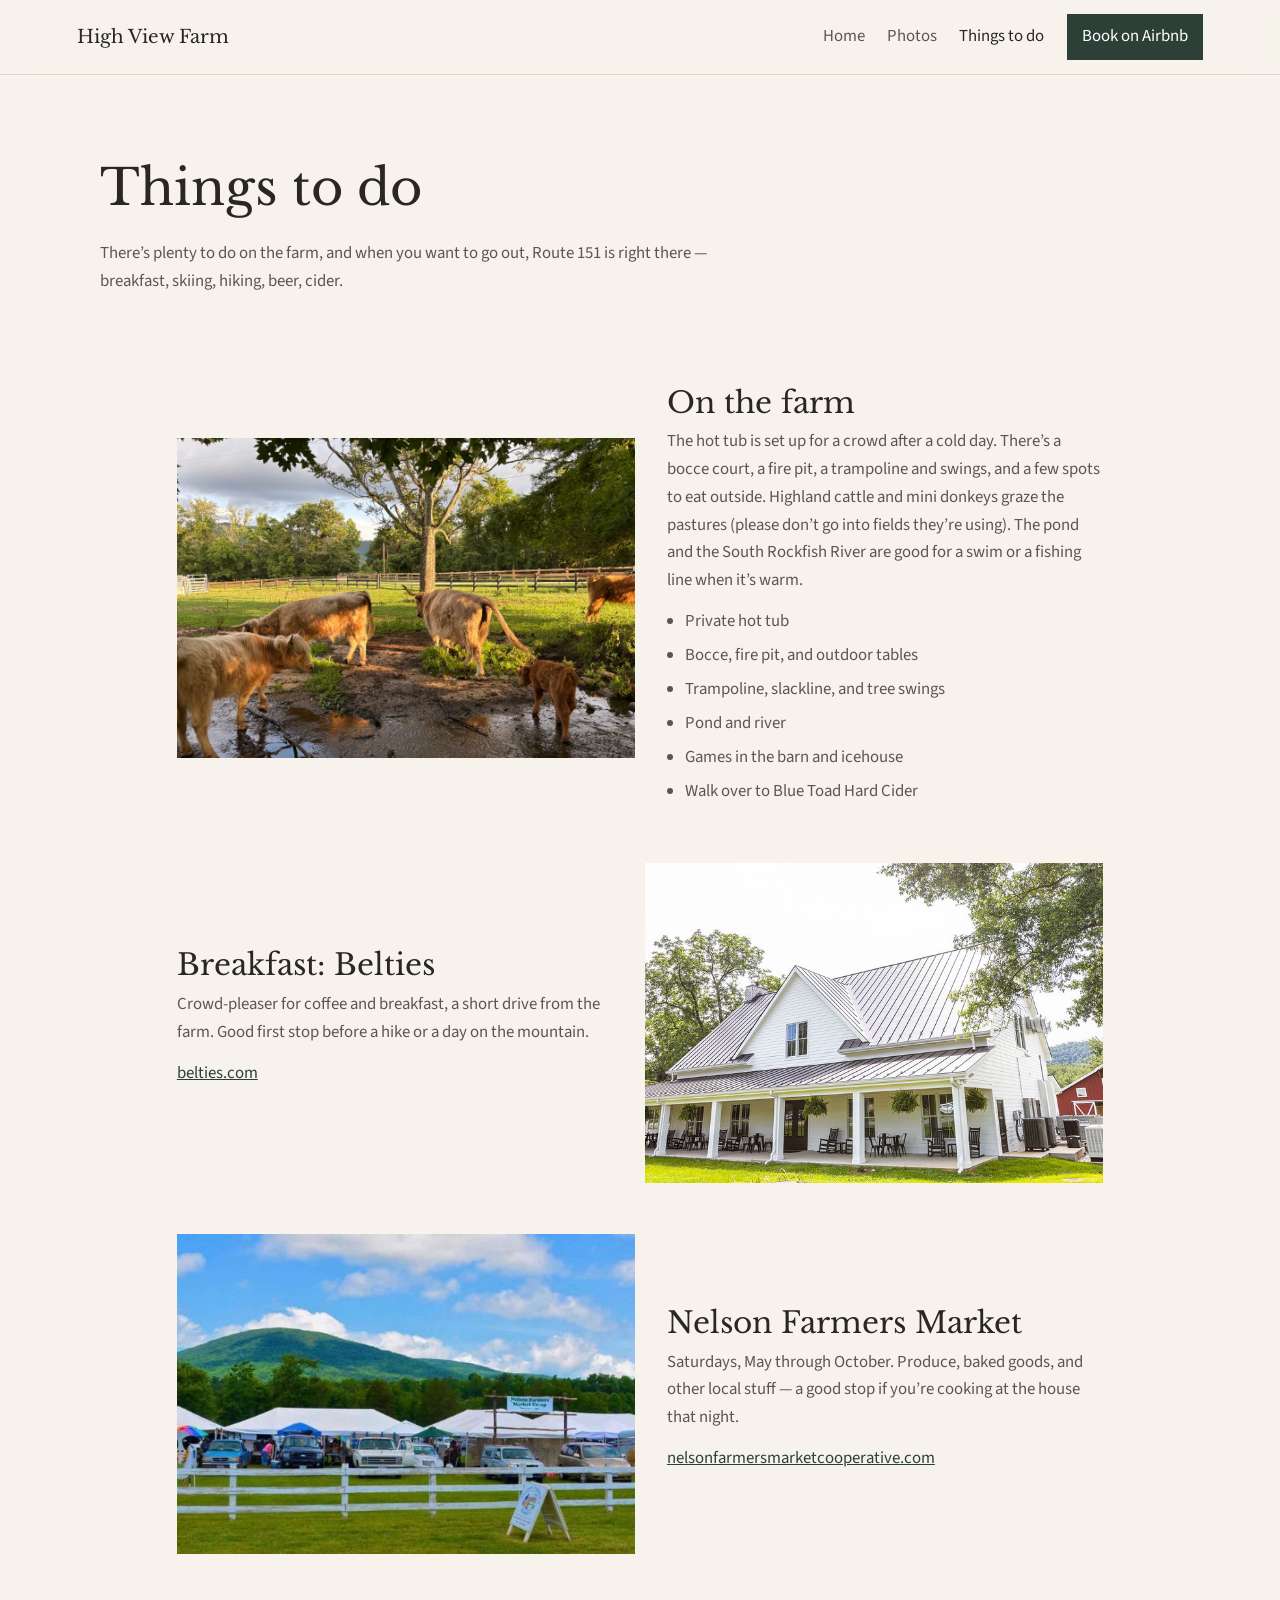
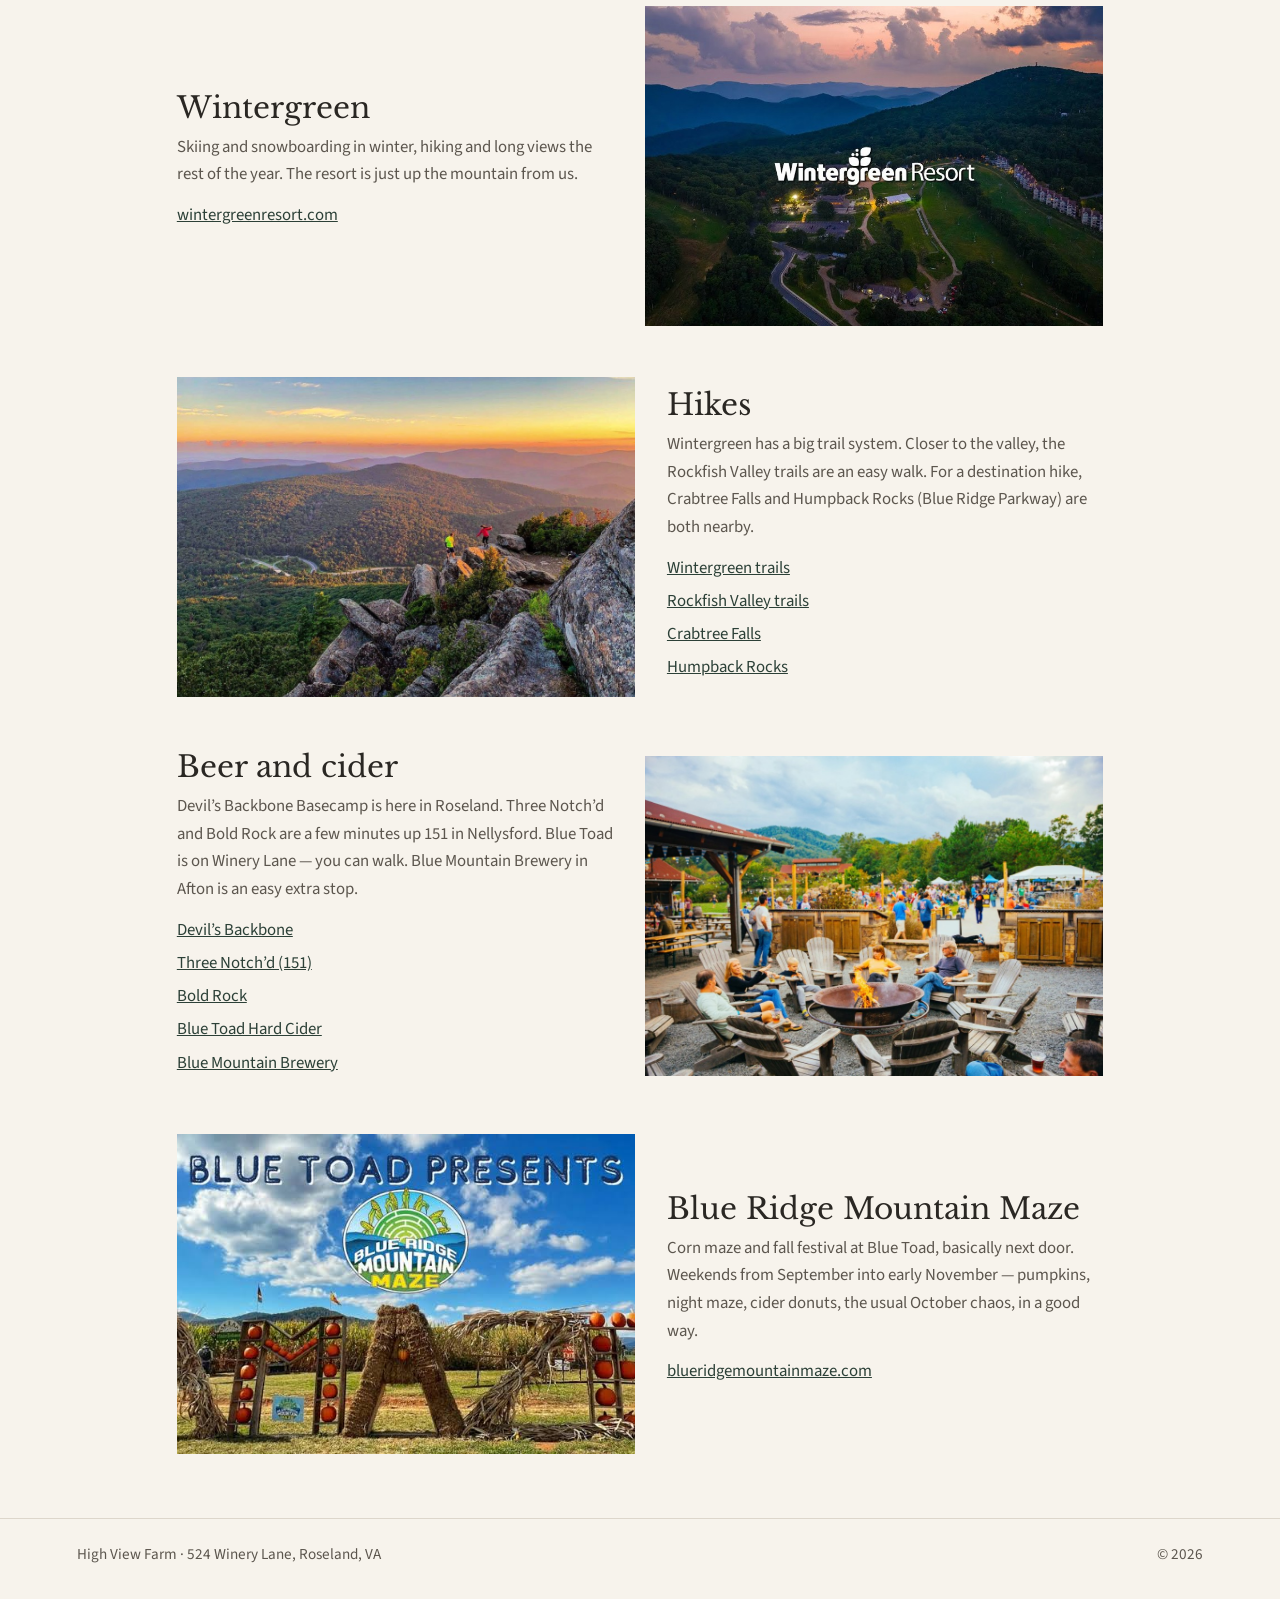
==== nearby.html @ c14b7db5 "Update!" ====
<!DOCTYPE html>
<html lang="en">
  <head>
    <meta charset="UTF-8" />
    <meta name="viewport" content="width=device-width, initial-scale=1" />
    <title>Things to do | High View Farm</title>
    <meta
      name="description"
      content="What to do near High View Farm: Wintergreen, Belties, Devil's Backbone, hiking, cider, and the Blue Ridge Mountain Maze."
    />
    <link rel="canonical" href="https://highview.farm/nearby.html" />
    <link rel="preconnect" href="https://fonts.googleapis.com" />
    <link rel="preconnect" href="https://fonts.gstatic.com" crossorigin />
    <link
      href="https://fonts.googleapis.com/css2?family=Libre+Baskerville:ital,wght@0,400;0,700;1,400&family=Source+Sans+3:wght@400;600&display=swap"
      rel="stylesheet"
    />
    <link rel="stylesheet" href="styles.css" />
  </head>
  <body>
    <a class="skip" href="#main">Skip to content</a>
    <header class="site-header" id="header">
      <a class="wordmark" href="index.html">High View Farm</a>
      <button class="menu-toggle" id="menu-toggle" type="button" aria-expanded="false" aria-controls="nav">
        Menu
      </button>
      <nav class="nav" id="nav">
        <a href="index.html">Home</a>
        <a href="photos.html">Photos</a>
        <a class="current" href="nearby.html">Things to do</a>
        <a
          class="nav-cta"
          href="https://www.airbnb.com/rooms/944918152360778142"
          target="_blank"
          rel="noopener"
          >Book on Airbnb</a
        >
      </nav>
    </header>

    <main id="main">
      <header class="page-hero">
        <h1>Things to do</h1>
        <p>
          There’s plenty to do on the farm, and when you want to go out, Route
          151 is right there — breakfast, skiing, hiking, beer, cider.
        </p>
      </header>

      <section class="wrap">
        <div class="places">
          <article class="place">
            <img
              src="images/cows.jpg"
              alt="Scottish Highland cattle, including a calf, in a pasture at High View Farm"
            />
            <div class="place-copy">
              <h2>On the farm</h2>
              <p>
                The hot tub is set up for a crowd after a cold day. There’s a
                bocce court, a fire pit, a trampoline and swings, and a few
                spots to eat outside. Highland cattle and mini donkeys graze the
                pastures (please don’t go into fields they’re using). The pond
                and the South Rockfish River are good for a swim or a fishing
                line when it’s warm.
              </p>
              <ul class="farm-list">
                <li>Private hot tub</li>
                <li>Bocce, fire pit, and outdoor tables</li>
                <li>Trampoline, slackline, and tree swings</li>
                <li>Pond and river</li>
                <li>Games in the barn and icehouse</li>
                <li>Walk over to Blue Toad Hard Cider</li>
              </ul>
            </div>
          </article>

          <article class="place">
            <img src="images/belties.png" alt="Belties, the white farmhouse restaurant with a red barn" />
            <div class="place-copy">
              <h2>Breakfast: Belties</h2>
              <p>
                Crowd-pleaser for coffee and breakfast, a short drive from the
                farm. Good first stop before a hike or a day on the mountain.
              </p>
              <p><a href="https://www.belties.com/" target="_blank" rel="noopener">belties.com</a></p>
            </div>
          </article>

          <article class="place">
            <img
              src="images/farmers-market.jpg"
              alt="Nelson Farmers Market Cooperative tents with a mountain behind them"
            />
            <div class="place-copy">
              <h2>Nelson Farmers Market</h2>
              <p>
                Saturdays, May through October. Produce, baked goods, and other
                local stuff — a good stop if you’re cooking at the house that
                night.
              </p>
              <p>
                <a href="https://www.nelsonfarmersmarketcooperative.com/" target="_blank" rel="noopener"
                  >nelsonfarmersmarketcooperative.com</a
                >
              </p>
            </div>
          </article>

          <article class="place">
            <img
              src="images/wintergreen.jpg"
              alt="Wintergreen Resort at dusk, with ski slopes and the Blue Ridge beyond"
            />
            <div class="place-copy">
              <h2>Wintergreen</h2>
              <p>
                Skiing and snowboarding in winter, hiking and long views the
                rest of the year. The resort is just up the mountain from us.
              </p>
              <p>
                <a href="https://www.wintergreenresort.com/" target="_blank" rel="noopener"
                  >wintergreenresort.com</a
                >
              </p>
            </div>
          </article>

          <article class="place">
            <img
              src="images/hikes.jpg"
              alt="Hikers on a rocky overlook above the Blue Ridge at sunset"
            />
            <div class="place-copy">
              <h2>Hikes</h2>
              <p>
                Wintergreen has a big trail system. Closer to the valley, the
                Rockfish Valley trails are an easy walk. For a destination hike,
                Crabtree Falls and Humpback Rocks (Blue Ridge Parkway) are both
                nearby.
              </p>
              <ul class="links">
                <li>
                  <a href="https://www.wintergreenresort.com/" target="_blank" rel="noopener"
                    >Wintergreen trails</a
                  >
                </li>
                <li>
                  <a href="https://www.rockfishvalley.org/trails/" target="_blank" rel="noopener"
                    >Rockfish Valley trails</a
                  >
                </li>
                <li>
                  <a
                    href="https://www.fs.usda.gov/r08/gwj/recreation/crabtree-falls-day-use-area"
                    target="_blank"
                    rel="noopener"
                    >Crabtree Falls</a
                  >
                </li>
                <li>
                  <a
                    href="https://www.nps.gov/blri/planyourvisit/humpback-rocks.htm"
                    target="_blank"
                    rel="noopener"
                    >Humpback Rocks</a
                  >
                </li>
              </ul>
            </div>
          </article>

          <article class="place">
            <img
              src="images/devils-backbone.jpg"
              alt="People around a fire pit at Devil's Backbone Basecamp"
            />
            <div class="place-copy">
              <h2>Beer and cider</h2>
              <p>
                Devil’s Backbone Basecamp is here in Roseland. Three Notch’d and
                Bold Rock are a few minutes up 151 in Nellysford. Blue Toad is
                on Winery Lane — you can walk. Blue Mountain Brewery in Afton is
                an easy extra stop.
              </p>
              <ul class="links">
                <li>
                  <a href="https://www.dbbrewingcompany.com/" target="_blank" rel="noopener"
                    >Devil’s Backbone</a
                  >
                </li>
                <li>
                  <a href="https://threenotchdbrewing.com/pages/151" target="_blank" rel="noopener"
                    >Three Notch’d (151)</a
                  >
                </li>
                <li>
                  <a href="https://nellysford.boldrock.com/" target="_blank" rel="noopener">Bold Rock</a>
                </li>
                <li>
                  <a href="https://bluetoadhardcider.com/locations/virginia/" target="_blank" rel="noopener"
                    >Blue Toad Hard Cider</a
                  >
                </li>
                <li>
                  <a href="https://bluemountainbrewery.com/" target="_blank" rel="noopener"
                    >Blue Mountain Brewery</a
                  >
                </li>
              </ul>
            </div>
          </article>

          <article class="place">
            <img
              src="images/maze.jpg"
              alt="Blue Ridge Mountain Maze hay letters and pumpkins at Blue Toad"
            />
            <div class="place-copy">
              <h2>Blue Ridge Mountain Maze</h2>
              <p>
                Corn maze and fall festival at Blue Toad, basically next door.
                Weekends from September into early November — pumpkins, night
                maze, cider donuts, the usual October chaos, in a good way.
              </p>
              <p>
                <a href="https://www.blueridgemountainmaze.com/" target="_blank" rel="noopener"
                  >blueridgemountainmaze.com</a
                >
              </p>
            </div>
          </article>
        </div>
      </section>
    </main>

    <footer class="site-footer">
      <span>High View Farm · 524 Winery Lane, Roseland, VA</span>
      <span>© <span id="year"></span></span>
    </footer>
    <script src="script.js"></script>
  </body>
</html>
---- styles.css ----
:root {
  --bg: #f7f3ec;
  --ink: #2a2723;
  --soft: #5c564e;
  --line: #ddd6cb;
  --green: #2c4037;
  --green-dark: #1d2c26;
  --serif: "Libre Baskerville", Georgia, serif;
  --sans: "Source Sans 3", "Segoe UI", sans-serif;
  --max: 1080px;
}

*,
*::before,
*::after {
  box-sizing: border-box;
}

html {
  scroll-behavior: smooth;
}

body {
  margin: 0;
  color: var(--ink);
  background: var(--bg);
  font-family: var(--sans);
  font-size: 1.05rem;
  line-height: 1.65;
}

img {
  max-width: 100%;
  display: block;
}

a {
  color: var(--green);
}

a:hover {
  color: var(--green-dark);
}

.skip {
  position: absolute;
  left: 1rem;
  top: -4rem;
  background: var(--green);
  color: #fff;
  padding: 0.5rem 0.8rem;
}

.skip:focus {
  top: 1rem;
}

.site-header {
  position: sticky;
  top: 0;
  z-index: 20;
  display: flex;
  align-items: center;
  justify-content: space-between;
  gap: 1rem;
  padding: 0.9rem 6vw;
  background: rgba(247, 243, 236, 0.92);
  border-bottom: 1px solid var(--line);
  backdrop-filter: blur(10px);
}

.wordmark {
  font-family: var(--serif);
  font-size: 1.15rem;
  color: var(--ink);
  text-decoration: none;
}

.wordmark:hover {
  color: var(--ink);
}

.nav {
  display: flex;
  align-items: center;
  gap: 1.4rem;
}

.nav a {
  color: var(--soft);
  text-decoration: none;
}

.nav a:hover,
.nav a.current {
  color: var(--ink);
}

.nav-cta {
  color: #fff !important;
  background: var(--green);
  padding: 0.55rem 0.95rem;
  text-decoration: none;
}

.nav-cta:hover {
  background: var(--green-dark);
}

.menu-toggle {
  display: none;
  background: none;
  border: 0;
  font: inherit;
  cursor: pointer;
}

.hero {
  position: relative;
  min-height: 78vh;
  display: grid;
  align-items: end;
  color: #f6f1e8;
}

.hero img {
  position: absolute;
  inset: 0;
  width: 100%;
  height: 100%;
  object-fit: cover;
}

.hero::after {
  content: "";
  position: absolute;
  inset: 0;
  background: linear-gradient(to top, rgba(20, 28, 24, 0.7), rgba(20, 28, 24, 0.12) 55%);
}

.hero-copy {
  position: relative;
  z-index: 1;
  padding: 0 6vw 4.5rem;
  max-width: 38rem;
}

.hero h1 {
  font-family: var(--serif);
  font-weight: 400;
  font-size: clamp(2.6rem, 6vw, 4.4rem);
  line-height: 1.1;
  margin: 0 0 0.7rem;
}

.hero p {
  margin: 0 0 1.4rem;
  color: rgba(246, 241, 232, 0.92);
}

.page-hero {
  padding: 4.5rem 6vw 1.5rem;
  max-width: calc(var(--max) + 12vw);
  margin: 0 auto;
}

.page-hero h1 {
  font-family: var(--serif);
  font-weight: 400;
  font-size: clamp(2.1rem, 4vw, 3.1rem);
  margin: 0 0 0.7rem;
}

.page-hero p {
  max-width: 38rem;
  color: var(--soft);
  margin: 0;
}

.btn {
  display: inline-block;
  text-decoration: none;
  padding: 0.7rem 1.15rem;
  border: 1px solid transparent;
}

.btn-light {
  background: #f6f1e8;
  color: var(--green-dark);
}

.btn-light:hover {
  color: var(--green-dark);
  background: #fff;
}

.btn-green {
  background: var(--green);
  color: #fff;
}

.btn-green:hover {
  background: var(--green-dark);
  color: #fff;
}

.btn-ghost {
  border-color: rgba(246, 241, 232, 0.55);
  color: #f6f1e8;
  margin-left: 0.4rem;
}

.btn-ghost:hover {
  color: #fff;
}

.wrap {
  max-width: var(--max);
  margin: 0 auto;
  padding: 4rem 6vw;
}

.wrap-tight {
  padding-top: 0;
}

.split {
  display: grid;
  grid-template-columns: 1fr 1fr;
  gap: 3rem;
  align-items: center;
}

.split img {
  width: 100%;
  height: 420px;
  object-fit: cover;
}

h2 {
  font-family: var(--serif);
  font-weight: 400;
  font-size: 1.85rem;
  line-height: 1.25;
  margin: 0 0 0.8rem;
}

.houses {
  display: grid;
  grid-template-columns: repeat(3, 1fr);
  gap: 1.2rem;
  margin-top: 2.5rem;
}

.house {
  border-top: 1px solid var(--line);
  padding-top: 1rem;
}

.house h3 {
  font-family: var(--serif);
  font-size: 1.2rem;
  font-weight: 400;
  margin: 0 0 0.35rem;
}

.house p {
  margin: 0;
  color: var(--soft);
}

.note {
  background: #efe8dc;
  padding: 2.2rem 2rem;
  margin-top: 3rem;
}

.note p:last-child {
  margin-bottom: 0;
}

.photo-grid {
  display: grid;
  grid-template-columns: repeat(2, 1fr);
  gap: 0.7rem;
  padding: 0 6vw 4rem;
  max-width: calc(var(--max) + 12vw);
  margin: 0 auto;
}

.photo-grid img {
  width: 100%;
  height: 280px;
  object-fit: cover;
}

.photo-grid .wide {
  grid-column: span 2;
  height: 420px;
}

.book-bar {
  display: flex;
  flex-wrap: wrap;
  gap: 0.8rem;
  align-items: center;
  padding: 0 6vw 2.5rem;
  max-width: calc(var(--max) + 12vw);
  margin: 0 auto;
}

.places {
  display: grid;
  gap: 3.2rem;
}

.place {
  display: grid;
  grid-template-columns: minmax(0, 1.05fr) minmax(0, 1fr);
  gap: 2rem;
  align-items: center;
}

.place:nth-child(even) {
  grid-template-columns: minmax(0, 1fr) minmax(0, 1.05fr);
}

.place:nth-child(even) .place-copy {
  order: -1;
}

.place img {
  width: 100%;
  height: 320px;
  object-fit: cover;
}

.place h2 {
  margin-bottom: 0.5rem;
}

.place p {
  margin: 0 0 0.8rem;
  color: var(--soft);
}

.links {
  list-style: none;
  padding: 0;
  margin: 0.4rem 0 0;
}

.links li {
  margin: 0 0 0.35rem;
}

.farm-list {
  columns: 2;
  gap: 2.5rem;
  margin: 0;
  padding-left: 1.1rem;
  color: var(--soft);
}

.place .farm-list {
  columns: 1;
}

.farm-list li {
  margin-bottom: 0.4rem;
  break-inside: avoid;
}

.site-footer {
  padding: 1.4rem 6vw 2rem;
  border-top: 1px solid var(--line);
  display: flex;
  justify-content: space-between;
  gap: 1rem;
  color: var(--soft);
  font-size: 0.95rem;
}

address {
  font-style: normal;
}

@media (max-width: 800px) {
  .menu-toggle {
    display: block;
  }

  .nav {
    display: none;
    position: absolute;
    top: 100%;
    left: 0;
    right: 0;
    flex-direction: column;
    align-items: flex-start;
    padding: 0.8rem 6vw 1.2rem;
    background: var(--bg);
    border-bottom: 1px solid var(--line);
  }

  .nav.is-open {
    display: flex;
  }

  .split,
  .place,
  .place:nth-child(even),
  .houses {
    grid-template-columns: 1fr;
  }

  .place:nth-child(even) .place-copy {
    order: 0;
  }

  .hero {
    min-height: 70vh;
  }

  .btn-ghost {
    margin: 0.5rem 0 0;
  }

  .split img,
  .place img,
  .photo-grid img,
  .photo-grid .wide {
    height: 240px;
  }

  .farm-list {
    columns: 1;
  }
}

@media (prefers-reduced-motion: reduce) {
  html {
    scroll-behavior: auto;
  }
}
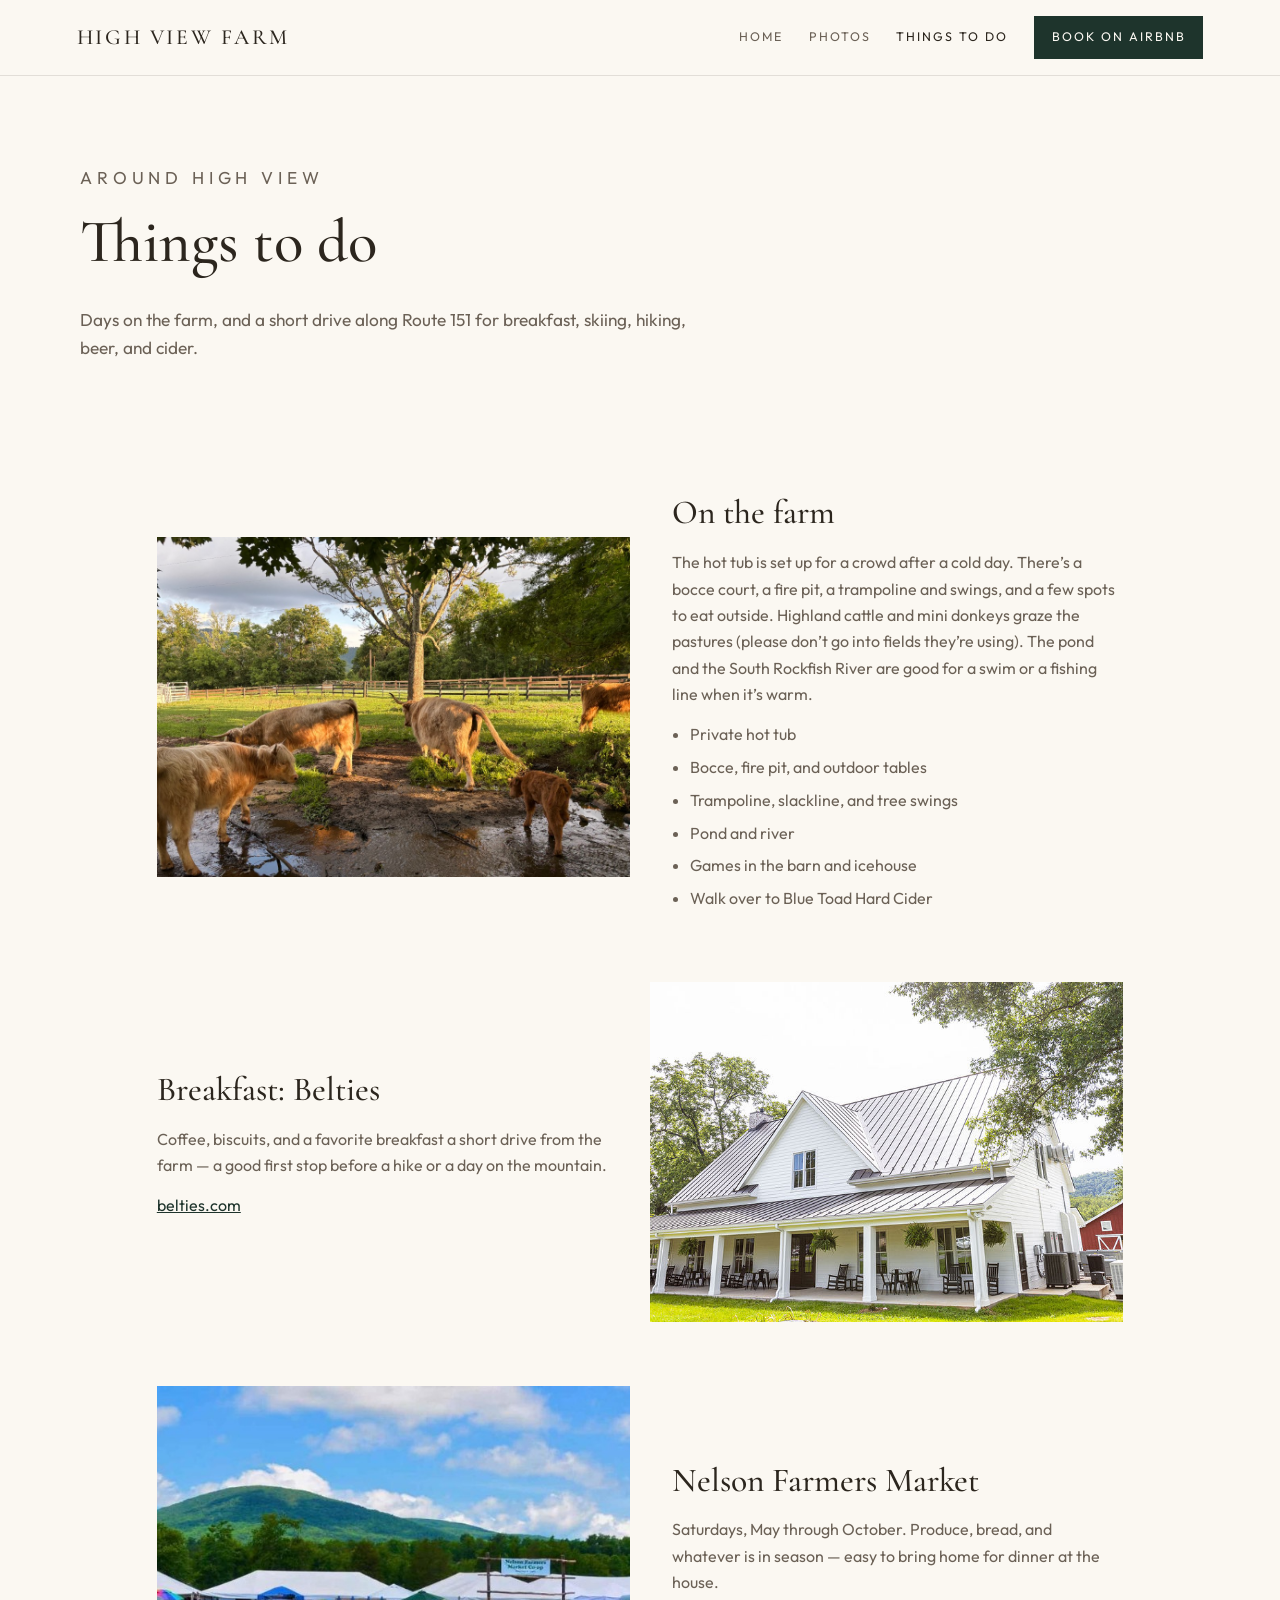
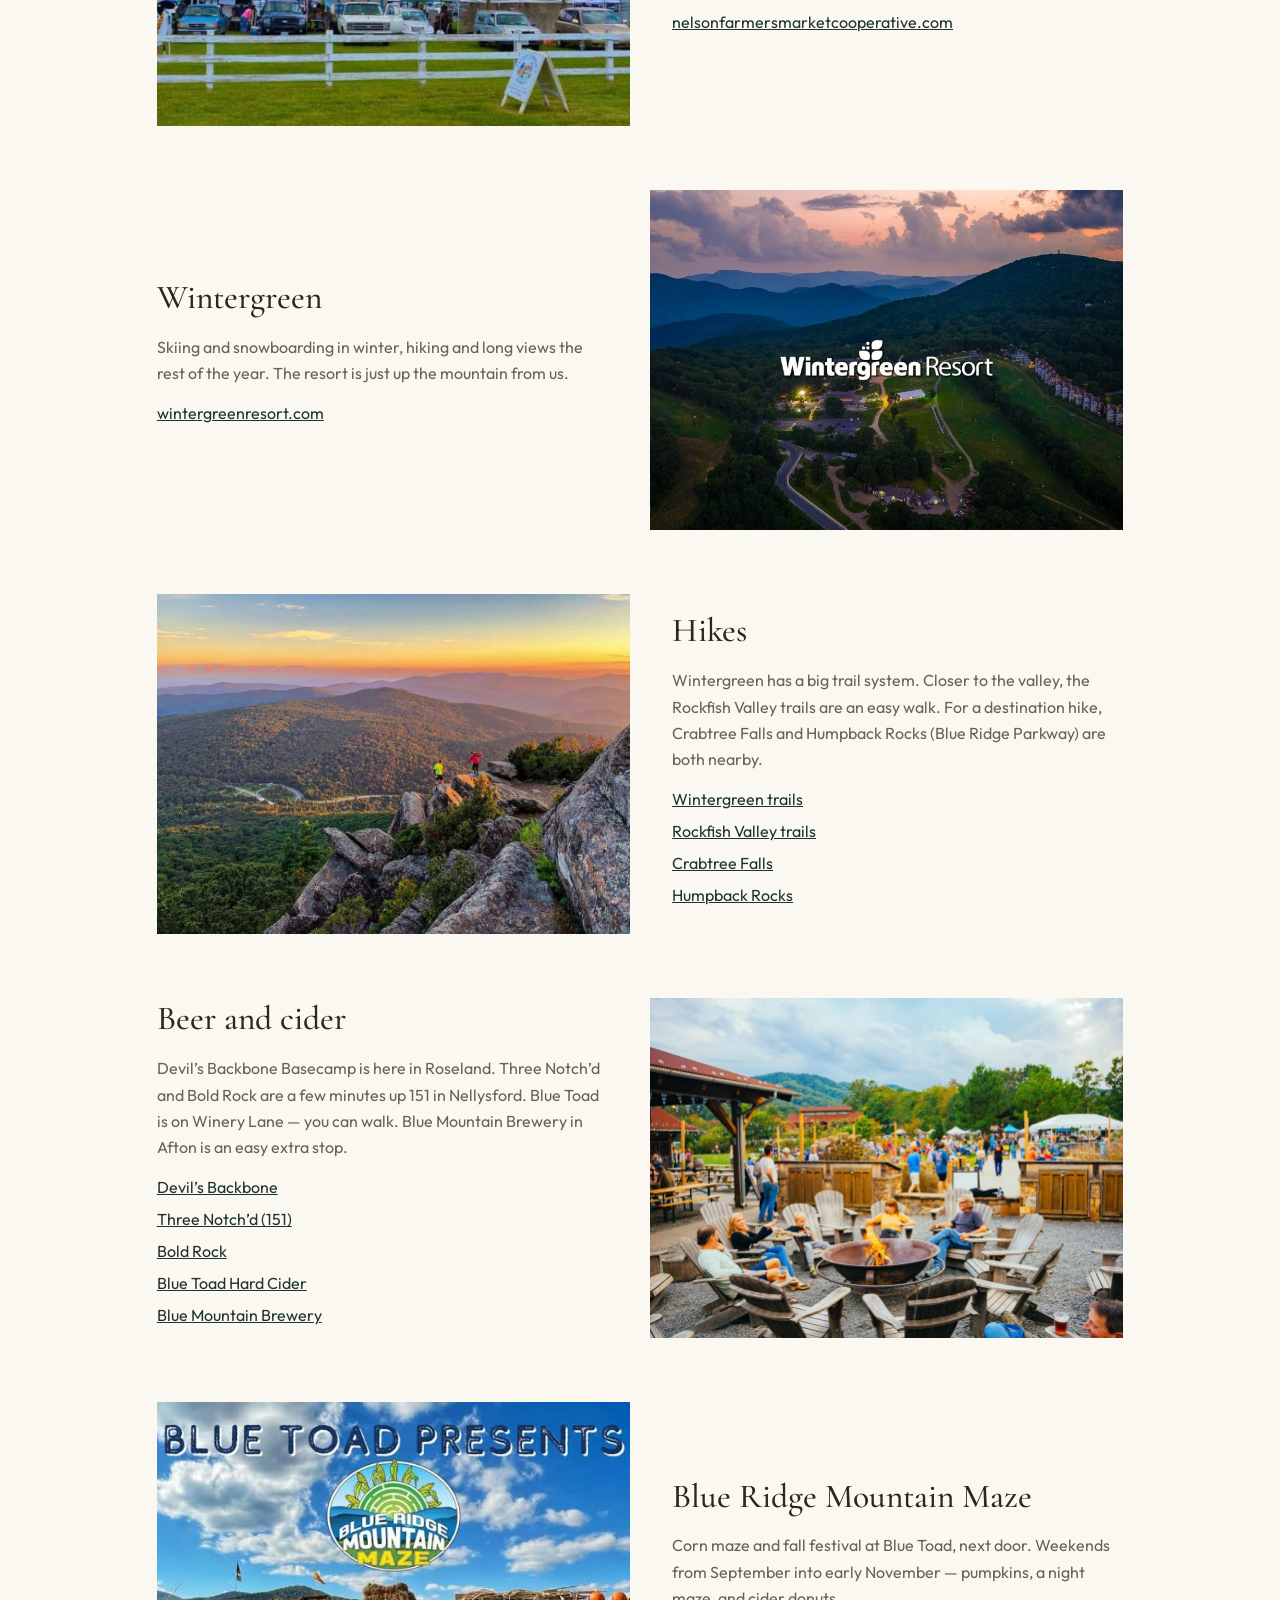
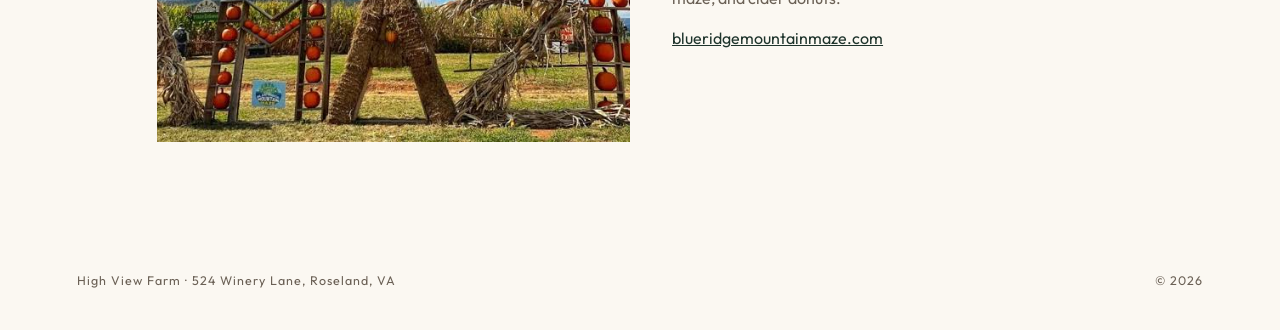
==== commit 48d35833: "upd8" ====
--- a/nearby.html
+++ b/nearby.html
@@ -12,7 +12,7 @@
     <link rel="preconnect" href="https://fonts.googleapis.com" />
     <link rel="preconnect" href="https://fonts.gstatic.com" crossorigin />
     <link
-      href="https://fonts.googleapis.com/css2?family=Libre+Baskerville:ital,wght@0,400;0,700;1,400&family=Source+Sans+3:wght@400;600&display=swap"
+      href="https://fonts.googleapis.com/css2?family=Cormorant+Garamond:ital,wght@0,500;0,600;1,500&family=Outfit:wght@300;400;500&display=swap"
       rel="stylesheet"
     />
     <link rel="stylesheet" href="styles.css" />
@@ -40,10 +40,11 @@
 
     <main id="main">
       <header class="page-hero">
+        <p class="kicker">Around High View</p>
         <h1>Things to do</h1>
         <p>
-          There’s plenty to do on the farm, and when you want to go out, Route
-          151 is right there — breakfast, skiing, hiking, beer, cider.
+          Days on the farm, and a short drive along Route 151 for breakfast,
+          skiing, hiking, beer, and cider.
         </p>
       </header>
 
@@ -80,8 +81,9 @@
             <div class="place-copy">
               <h2>Breakfast: Belties</h2>
               <p>
-                Crowd-pleaser for coffee and breakfast, a short drive from the
-                farm. Good first stop before a hike or a day on the mountain.
+                Coffee, biscuits, and a favorite breakfast a short drive from
+                the farm — a good first stop before a hike or a day on the
+                mountain.
               </p>
               <p><a href="https://www.belties.com/" target="_blank" rel="noopener">belties.com</a></p>
             </div>
@@ -95,9 +97,8 @@
             <div class="place-copy">
               <h2>Nelson Farmers Market</h2>
               <p>
-                Saturdays, May through October. Produce, baked goods, and other
-                local stuff — a good stop if you’re cooking at the house that
-                night.
+                Saturdays, May through October. Produce, bread, and whatever is
+                in season — easy to bring home for dinner at the house.
               </p>
               <p>
                 <a href="https://www.nelsonfarmersmarketcooperative.com/" target="_blank" rel="noopener"
@@ -219,9 +220,9 @@
             <div class="place-copy">
               <h2>Blue Ridge Mountain Maze</h2>
               <p>
-                Corn maze and fall festival at Blue Toad, basically next door.
-                Weekends from September into early November — pumpkins, night
-                maze, cider donuts, the usual October chaos, in a good way.
+                Corn maze and fall festival at Blue Toad, next door. Weekends
+                from September into early November — pumpkins, a night maze,
+                and cider donuts.
               </p>
               <p>
                 <a href="https://www.blueridgemountainmaze.com/" target="_blank" rel="noopener"
--- a/styles.css
+++ b/styles.css
@@ -1,13 +1,16 @@
 :root {
-  --bg: #f7f3ec;
-  --ink: #2a2723;
-  --soft: #5c564e;
-  --line: #ddd6cb;
-  --green: #2c4037;
-  --green-dark: #1d2c26;
-  --serif: "Libre Baskerville", Georgia, serif;
-  --sans: "Source Sans 3", "Segoe UI", sans-serif;
-  --max: 1080px;
+  --cream: #f4efe6;
+  --paper: #fbf8f2;
+  --ink: #2c261e;
+  --muted: #6b6156;
+  --forest: #1e342c;
+  --forest-deep: #15241f;
+  --gold: #b08948;
+  --gold-soft: #d4b483;
+  --line: rgba(44, 38, 30, 0.12);
+  --serif: "Cormorant Garamond", "Times New Roman", serif;
+  --sans: "Outfit", "Helvetica Neue", sans-serif;
+  --max: 1120px;
 }
 
 *,
@@ -23,9 +26,9 @@
 body {
   margin: 0;
   color: var(--ink);
-  background: var(--bg);
+  background: var(--paper);
   font-family: var(--sans);
-  font-size: 1.05rem;
+  font-weight: 400;
   line-height: 1.65;
 }
 
@@ -35,20 +38,21 @@
 }
 
 a {
-  color: var(--green);
+  color: var(--forest);
 }
 
 a:hover {
-  color: var(--green-dark);
+  color: var(--forest-deep);
 }
 
 .skip {
   position: absolute;
   left: 1rem;
   top: -4rem;
-  background: var(--green);
-  color: #fff;
-  padding: 0.5rem 0.8rem;
+  background: var(--forest);
+  color: var(--cream);
+  padding: 0.6rem 1rem;
+  z-index: 100;
 }
 
 .skip:focus {
@@ -63,17 +67,20 @@
   align-items: center;
   justify-content: space-between;
   gap: 1rem;
-  padding: 0.9rem 6vw;
-  background: rgba(247, 243, 236, 0.92);
+  padding: 1rem 6vw;
+  background: rgba(251, 248, 242, 0.9);
+  backdrop-filter: blur(14px);
   border-bottom: 1px solid var(--line);
-  backdrop-filter: blur(10px);
 }
 
 .wordmark {
   font-family: var(--serif);
-  font-size: 1.15rem;
+  font-size: 1.35rem;
+  font-weight: 500;
+  letter-spacing: 0.12em;
+  text-transform: uppercase;
+  text-decoration: none;
   color: var(--ink);
-  text-decoration: none;
 }
 
 .wordmark:hover {
@@ -83,12 +90,15 @@
 .nav {
   display: flex;
   align-items: center;
-  gap: 1.4rem;
+  gap: 1.6rem;
 }
 
 .nav a {
-  color: var(--soft);
   text-decoration: none;
+  font-size: 0.78rem;
+  letter-spacing: 0.16em;
+  text-transform: uppercase;
+  color: var(--muted);
 }
 
 .nav a:hover,
@@ -97,14 +107,13 @@
 }
 
 .nav-cta {
-  color: #fff !important;
-  background: var(--green);
-  padding: 0.55rem 0.95rem;
-  text-decoration: none;
+  color: var(--paper) !important;
+  background: var(--forest);
+  padding: 0.7rem 1.1rem;
 }
 
 .nav-cta:hover {
-  background: var(--green-dark);
+  background: var(--forest-deep);
 }
 
 .menu-toggle {
@@ -112,15 +121,19 @@
   background: none;
   border: 0;
   font: inherit;
+  letter-spacing: 0.16em;
+  text-transform: uppercase;
+  font-size: 0.72rem;
   cursor: pointer;
 }
 
 .hero {
   position: relative;
-  min-height: 78vh;
-  display: grid;
-  align-items: end;
-  color: #f6f1e8;
+  min-height: 92vh;
+  display: grid;
+  place-items: end start;
+  color: var(--cream);
+  overflow: hidden;
 }
 
 .hero img {
@@ -135,89 +148,125 @@
   content: "";
   position: absolute;
   inset: 0;
-  background: linear-gradient(to top, rgba(20, 28, 24, 0.7), rgba(20, 28, 24, 0.12) 55%);
+  background: linear-gradient(
+    to top,
+    rgba(21, 36, 31, 0.72) 0%,
+    rgba(21, 36, 31, 0.18) 48%,
+    rgba(21, 36, 31, 0.22) 100%
+  );
 }
 
 .hero-copy {
   position: relative;
   z-index: 1;
-  padding: 0 6vw 4.5rem;
-  max-width: 38rem;
+  padding: 0 6vw 7rem;
+  max-width: 44rem;
+}
+
+.eyebrow,
+.kicker {
+  font-size: 0.72rem;
+  letter-spacing: 0.28em;
+  text-transform: uppercase;
+  margin: 0 0 0.8rem;
+}
+
+.eyebrow {
+  color: var(--gold-soft);
+}
+
+.kicker {
+  color: var(--gold);
 }
 
 .hero h1 {
   font-family: var(--serif);
-  font-weight: 400;
-  font-size: clamp(2.6rem, 6vw, 4.4rem);
-  line-height: 1.1;
-  margin: 0 0 0.7rem;
+  font-weight: 500;
+  font-size: clamp(3.2rem, 8vw, 6.4rem);
+  line-height: 0.92;
+  margin: 0 0 1rem;
+  letter-spacing: -0.02em;
 }
 
 .hero p {
-  margin: 0 0 1.4rem;
-  color: rgba(246, 241, 232, 0.92);
+  margin: 0 0 1.8rem;
+  font-size: 1.08rem;
+  max-width: 32rem;
+  color: rgba(244, 239, 230, 0.92);
 }
 
 .page-hero {
-  padding: 4.5rem 6vw 1.5rem;
+  padding: 5.5rem 6vw 1.8rem;
   max-width: calc(var(--max) + 12vw);
   margin: 0 auto;
 }
 
 .page-hero h1 {
   font-family: var(--serif);
-  font-weight: 400;
-  font-size: clamp(2.1rem, 4vw, 3.1rem);
-  margin: 0 0 0.7rem;
+  font-weight: 500;
+  font-size: clamp(2.4rem, 5vw, 3.8rem);
+  margin: 0 0 0.8rem;
 }
 
 .page-hero p {
   max-width: 38rem;
-  color: var(--soft);
+  color: var(--muted);
   margin: 0;
+  font-size: 1.08rem;
 }
 
 .btn {
   display: inline-block;
   text-decoration: none;
-  padding: 0.7rem 1.15rem;
+  letter-spacing: 0.16em;
+  text-transform: uppercase;
+  font-size: 0.72rem;
+  padding: 0.95rem 1.4rem;
   border: 1px solid transparent;
 }
 
-.btn-light {
-  background: #f6f1e8;
-  color: var(--green-dark);
-}
-
-.btn-light:hover {
-  color: var(--green-dark);
-  background: #fff;
-}
-
+.btn-gold {
+  background: var(--gold);
+  color: var(--forest-deep);
+}
+
+.btn-gold:hover {
+  background: var(--gold-soft);
+  color: var(--forest-deep);
+}
+
+.btn-ghost {
+  border-color: rgba(244, 239, 230, 0.45);
+  color: var(--cream);
+  margin-left: 0.6rem;
+}
+
+.btn-ghost:hover {
+  border-color: var(--cream);
+  color: var(--cream);
+}
+
+.btn-dark,
 .btn-green {
-  background: var(--green);
-  color: #fff;
-}
-
+  background: var(--forest);
+  color: var(--cream);
+}
+
+.btn-dark:hover,
 .btn-green:hover {
-  background: var(--green-dark);
-  color: #fff;
-}
-
-.btn-ghost {
-  border-color: rgba(246, 241, 232, 0.55);
-  color: #f6f1e8;
-  margin-left: 0.4rem;
-}
-
-.btn-ghost:hover {
-  color: #fff;
-}
-
+  background: var(--forest-deep);
+  color: var(--cream);
+}
+
+.section,
+.wrap {
+  padding: 6.5rem 6vw;
+}
+
+.section-inner,
 .wrap {
   max-width: var(--max);
   margin: 0 auto;
-  padding: 4rem 6vw;
 }
 
 .wrap-tight {
@@ -226,98 +275,126 @@
 
 .split {
   display: grid;
-  grid-template-columns: 1fr 1fr;
-  gap: 3rem;
+  grid-template-columns: 1.05fr 0.95fr;
+  gap: 4.5rem;
   align-items: center;
+}
+
+.split.reverse {
+  grid-template-columns: 0.95fr 1.05fr;
 }
 
 .split img {
   width: 100%;
-  height: 420px;
+  height: min(72vh, 620px);
   object-fit: cover;
 }
 
 h2 {
   font-family: var(--serif);
-  font-weight: 400;
-  font-size: 1.85rem;
-  line-height: 1.25;
-  margin: 0 0 0.8rem;
+  font-weight: 500;
+  font-size: clamp(2rem, 4vw, 3.2rem);
+  line-height: 1.08;
+  margin: 0 0 1.1rem;
+}
+
+.lede {
+  font-size: 1.12rem;
+  color: var(--muted);
+  margin: 0 0 1.4rem;
+}
+
+.quiet {
+  color: var(--muted);
 }
 
 .houses {
   display: grid;
   grid-template-columns: repeat(3, 1fr);
-  gap: 1.2rem;
-  margin-top: 2.5rem;
+  gap: 1.4rem;
+  margin-top: 2.6rem;
 }
 
 .house {
-  border-top: 1px solid var(--line);
-  padding-top: 1rem;
+  background: var(--cream);
+  padding: 1.6rem 1.4rem 1.7rem;
 }
 
 .house h3 {
   font-family: var(--serif);
-  font-size: 1.2rem;
-  font-weight: 400;
-  margin: 0 0 0.35rem;
+  font-size: 1.65rem;
+  font-weight: 500;
+  margin: 0 0 0.45rem;
 }
 
 .house p {
   margin: 0;
-  color: var(--soft);
-}
-
-.note {
-  background: #efe8dc;
-  padding: 2.2rem 2rem;
-  margin-top: 3rem;
-}
-
-.note p:last-child {
-  margin-bottom: 0;
+  color: var(--muted);
+}
+
+.beds {
+  display: block;
+  font-family: var(--serif);
+  font-size: 1.15rem;
+  color: var(--ink);
+  margin-bottom: 0.35rem;
+}
+
+.band {
+  background: var(--cream);
+}
+
+.grounds {
+  background: var(--forest);
+  color: var(--cream);
+}
+
+.grounds .kicker {
+  color: var(--gold-soft);
+}
+
+.grounds .quiet,
+.grounds p {
+  color: rgba(244, 239, 230, 0.86);
 }
 
 .photo-grid {
   display: grid;
   grid-template-columns: repeat(2, 1fr);
-  gap: 0.7rem;
-  padding: 0 6vw 4rem;
+  gap: 0.75rem;
+  padding: 0 6vw 5rem;
   max-width: calc(var(--max) + 12vw);
   margin: 0 auto;
 }
 
 .photo-grid img {
   width: 100%;
-  height: 280px;
+  height: 300px;
   object-fit: cover;
 }
 
 .photo-grid .wide {
   grid-column: span 2;
-  height: 420px;
+  height: 460px;
 }
 
 .book-bar {
   display: flex;
-  flex-wrap: wrap;
   gap: 0.8rem;
-  align-items: center;
-  padding: 0 6vw 2.5rem;
+  padding: 0 6vw 2.2rem;
   max-width: calc(var(--max) + 12vw);
   margin: 0 auto;
 }
 
 .places {
   display: grid;
-  gap: 3.2rem;
+  gap: 4rem;
 }
 
 .place {
   display: grid;
   grid-template-columns: minmax(0, 1.05fr) minmax(0, 1fr);
-  gap: 2rem;
+  gap: 2.6rem;
   align-items: center;
 }
 
@@ -331,23 +408,23 @@
 
 .place img {
   width: 100%;
-  height: 320px;
+  height: 340px;
   object-fit: cover;
 }
 
 .place h2 {
-  margin-bottom: 0.5rem;
+  font-size: 2.1rem;
 }
 
 .place p {
-  margin: 0 0 0.8rem;
-  color: var(--soft);
+  margin: 0 0 0.85rem;
+  color: var(--muted);
 }
 
 .links {
   list-style: none;
   padding: 0;
-  margin: 0.4rem 0 0;
+  margin: 0.3rem 0 0;
 }
 
 .links li {
@@ -355,37 +432,62 @@
 }
 
 .farm-list {
-  columns: 2;
-  gap: 2.5rem;
-  margin: 0;
+  margin: 0.6rem 0 0;
   padding-left: 1.1rem;
-  color: var(--soft);
-}
-
-.place .farm-list {
-  columns: 1;
+  color: var(--muted);
 }
 
 .farm-list li {
   margin-bottom: 0.4rem;
-  break-inside: avoid;
+}
+
+.visit-card {
+  display: grid;
+  grid-template-columns: 1.1fr 0.9fr;
+  background: var(--forest);
+  color: var(--cream);
+}
+
+.visit-copy,
+.visit-photo {
+  min-height: 420px;
+}
+
+.visit-copy {
+  padding: 3.5rem 3rem;
+}
+
+.visit-copy .kicker {
+  color: var(--gold-soft);
+}
+
+.visit-copy p {
+  color: rgba(244, 239, 230, 0.88);
+}
+
+.visit-copy address {
+  font-style: normal;
+  margin: 1.4rem 0 1.8rem;
+  line-height: 1.7;
+}
+
+.visit-photo img {
+  width: 100%;
+  height: 100%;
+  object-fit: cover;
 }
 
 .site-footer {
-  padding: 1.4rem 6vw 2rem;
-  border-top: 1px solid var(--line);
+  padding: 1.6rem 6vw 2.4rem;
   display: flex;
   justify-content: space-between;
   gap: 1rem;
-  color: var(--soft);
-  font-size: 0.95rem;
-}
-
-address {
-  font-style: normal;
-}
-
-@media (max-width: 800px) {
+  font-size: 0.78rem;
+  color: var(--muted);
+  letter-spacing: 0.08em;
+}
+
+@media (max-width: 860px) {
   .menu-toggle {
     display: block;
   }
@@ -398,8 +500,8 @@
     right: 0;
     flex-direction: column;
     align-items: flex-start;
-    padding: 0.8rem 6vw 1.2rem;
-    background: var(--bg);
+    padding: 1rem 6vw 1.4rem;
+    background: var(--paper);
     border-bottom: 1px solid var(--line);
   }
 
@@ -408,9 +510,11 @@
   }
 
   .split,
+  .split.reverse,
+  .houses,
   .place,
   .place:nth-child(even),
-  .houses {
+  .visit-card {
     grid-template-columns: 1fr;
   }
 
@@ -419,22 +523,26 @@
   }
 
   .hero {
-    min-height: 70vh;
+    min-height: 80vh;
   }
 
   .btn-ghost {
-    margin: 0.5rem 0 0;
+    margin: 0.6rem 0 0;
   }
 
   .split img,
   .place img,
   .photo-grid img,
-  .photo-grid .wide {
-    height: 240px;
-  }
-
-  .farm-list {
-    columns: 1;
+  .photo-grid .wide,
+  .visit-copy,
+  .visit-photo {
+    min-height: 260px;
+    height: 260px;
+  }
+
+  .section,
+  .wrap {
+    padding: 4.2rem 6vw;
   }
 }
 
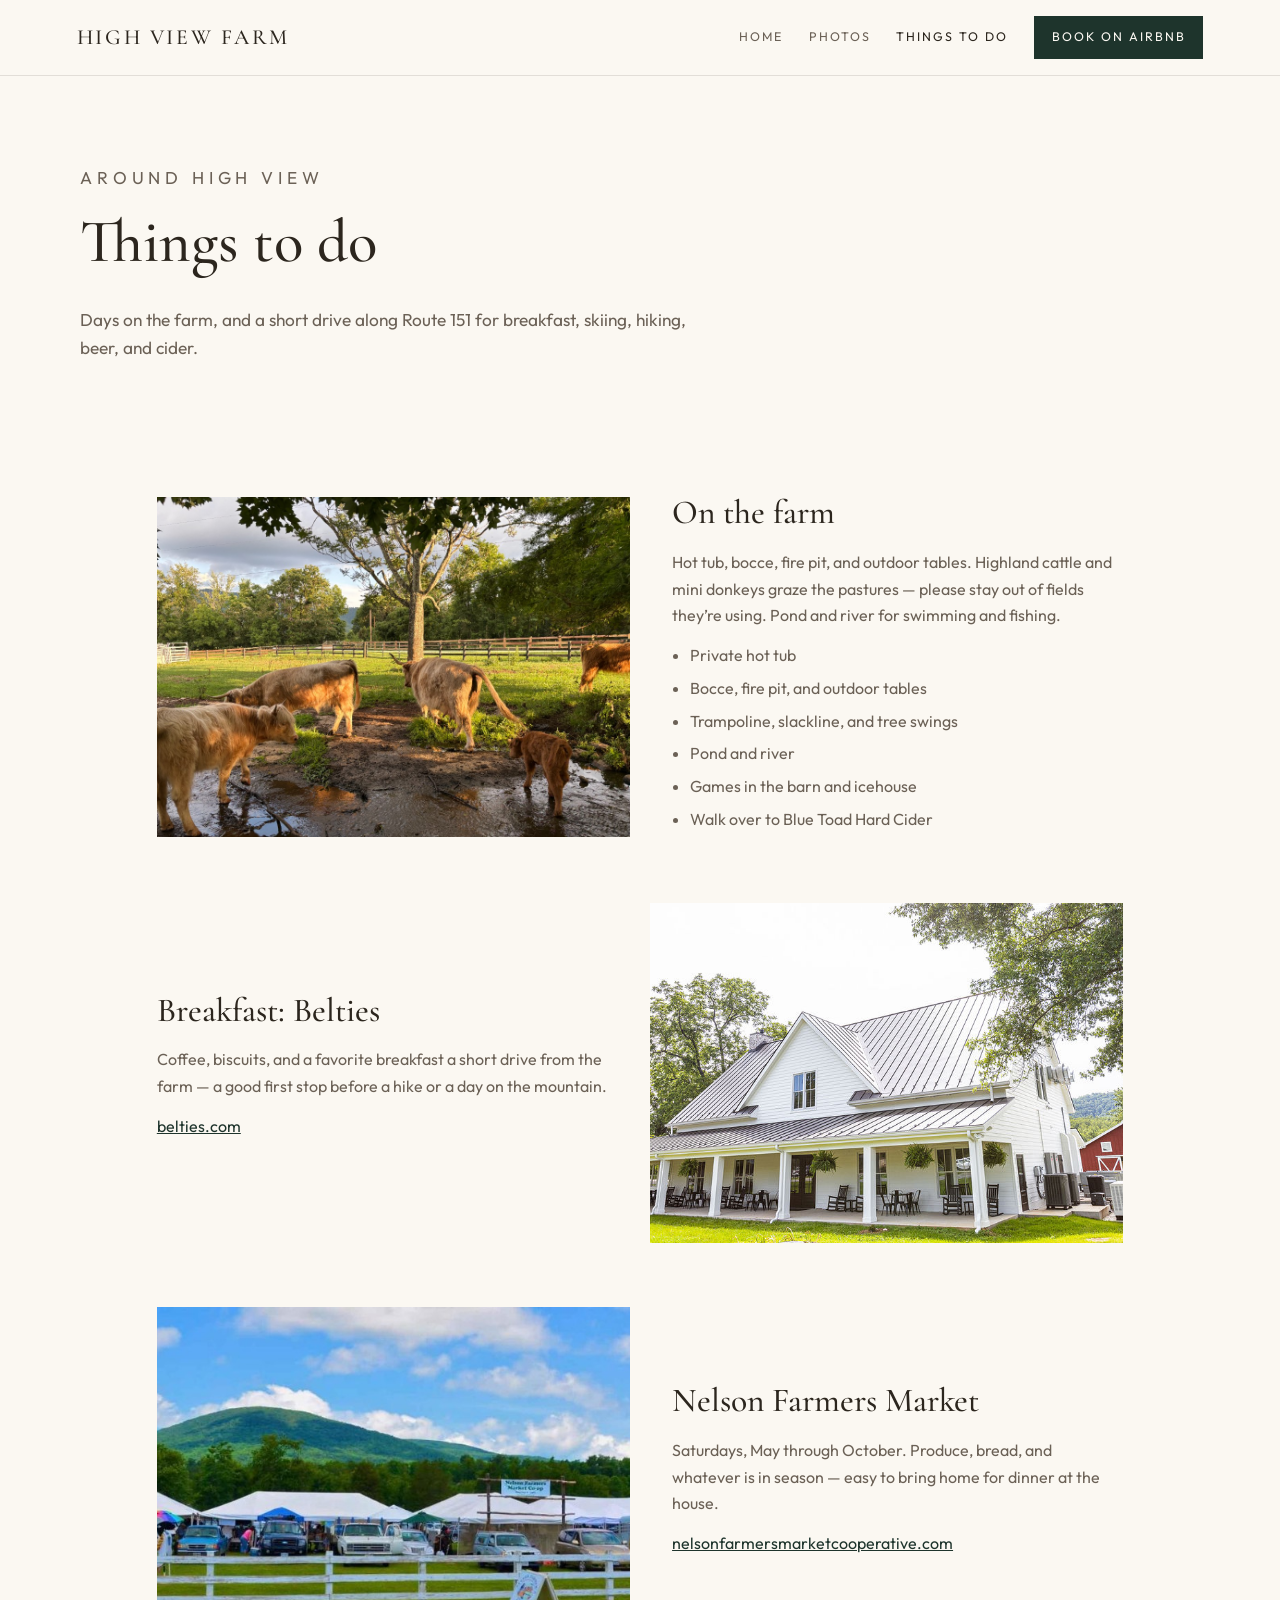
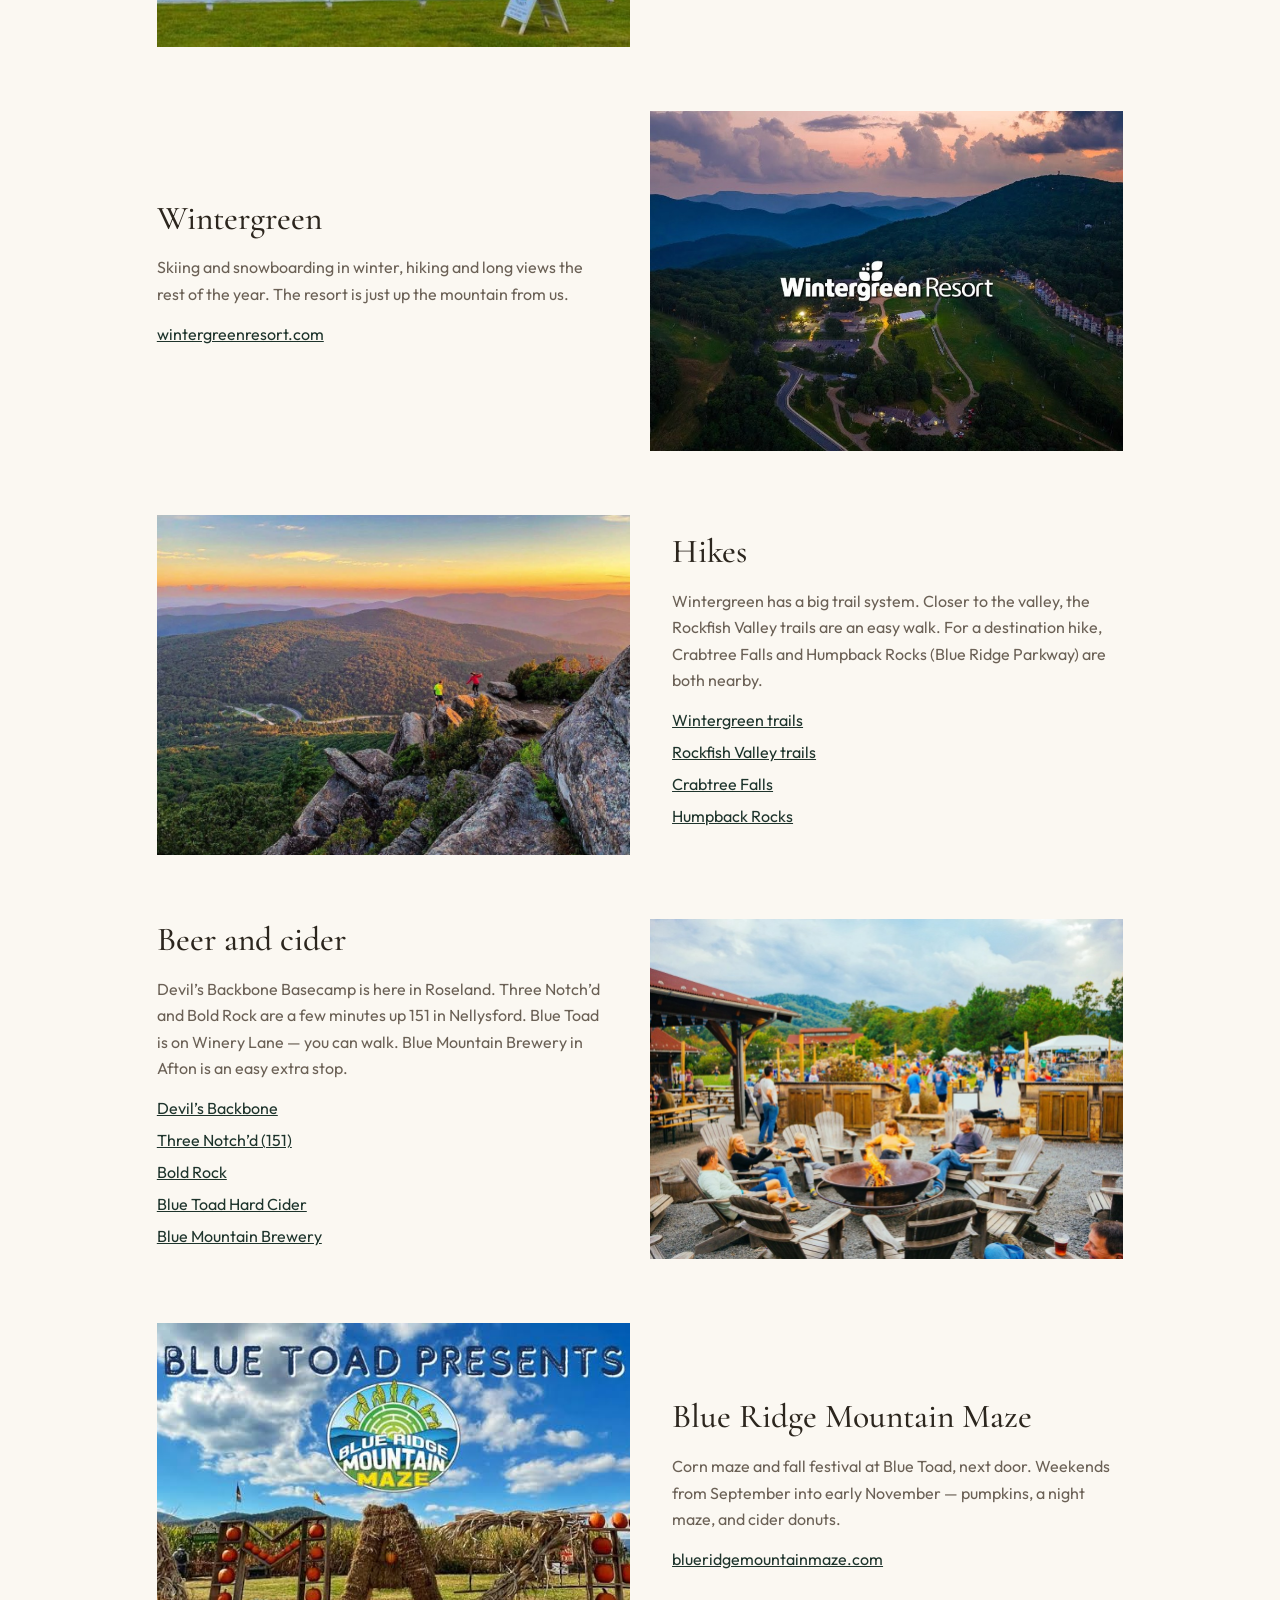
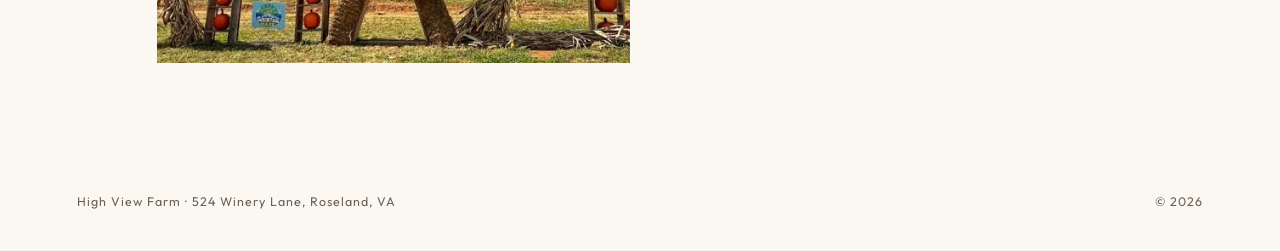
==== commit c53b2257: "upd8" ====
--- a/nearby.html
+++ b/nearby.html
@@ -58,12 +58,9 @@
             <div class="place-copy">
               <h2>On the farm</h2>
               <p>
-                The hot tub is set up for a crowd after a cold day. There’s a
-                bocce court, a fire pit, a trampoline and swings, and a few
-                spots to eat outside. Highland cattle and mini donkeys graze the
-                pastures (please don’t go into fields they’re using). The pond
-                and the South Rockfish River are good for a swim or a fishing
-                line when it’s warm.
+                Hot tub, bocce, fire pit, and outdoor tables. Highland cattle
+                and mini donkeys graze the pastures — please stay out of fields
+                they’re using. Pond and river for swimming and fishing.
               </p>
               <ul class="farm-list">
                 <li>Private hot tub</li>
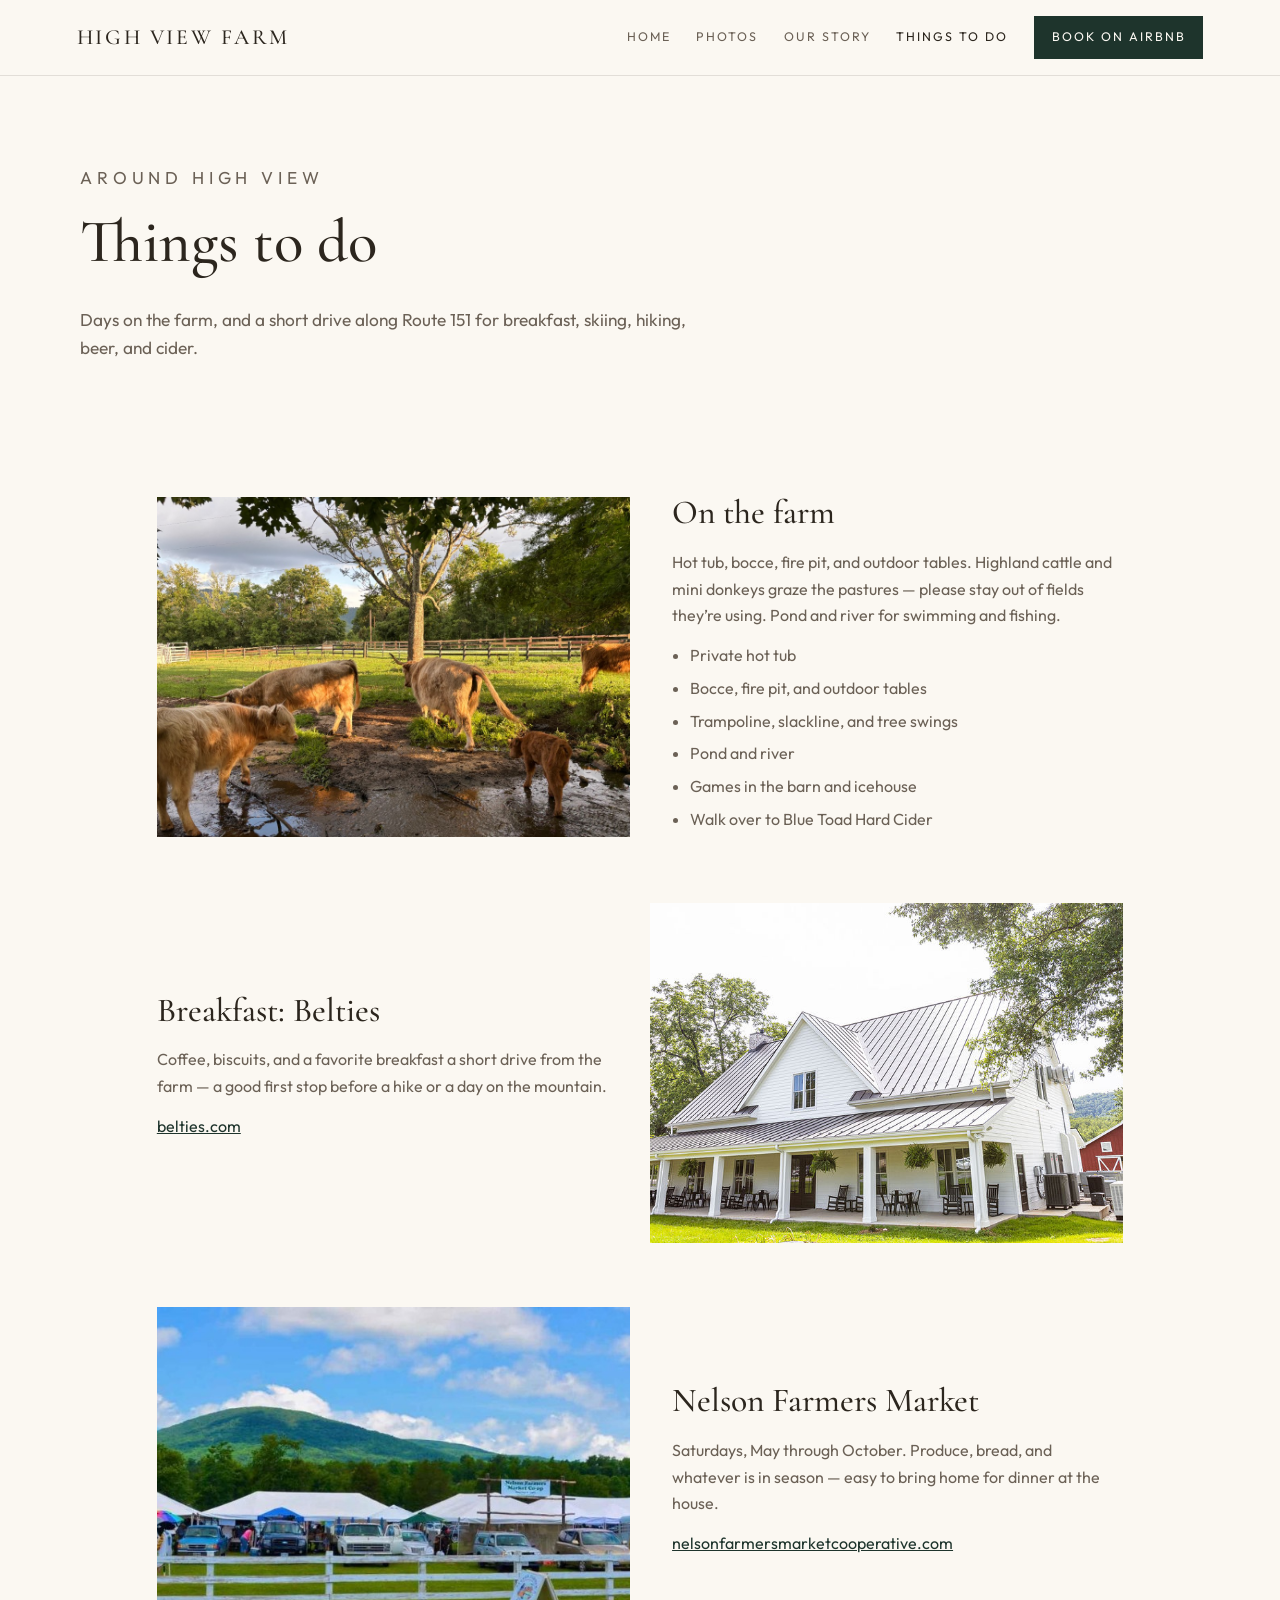
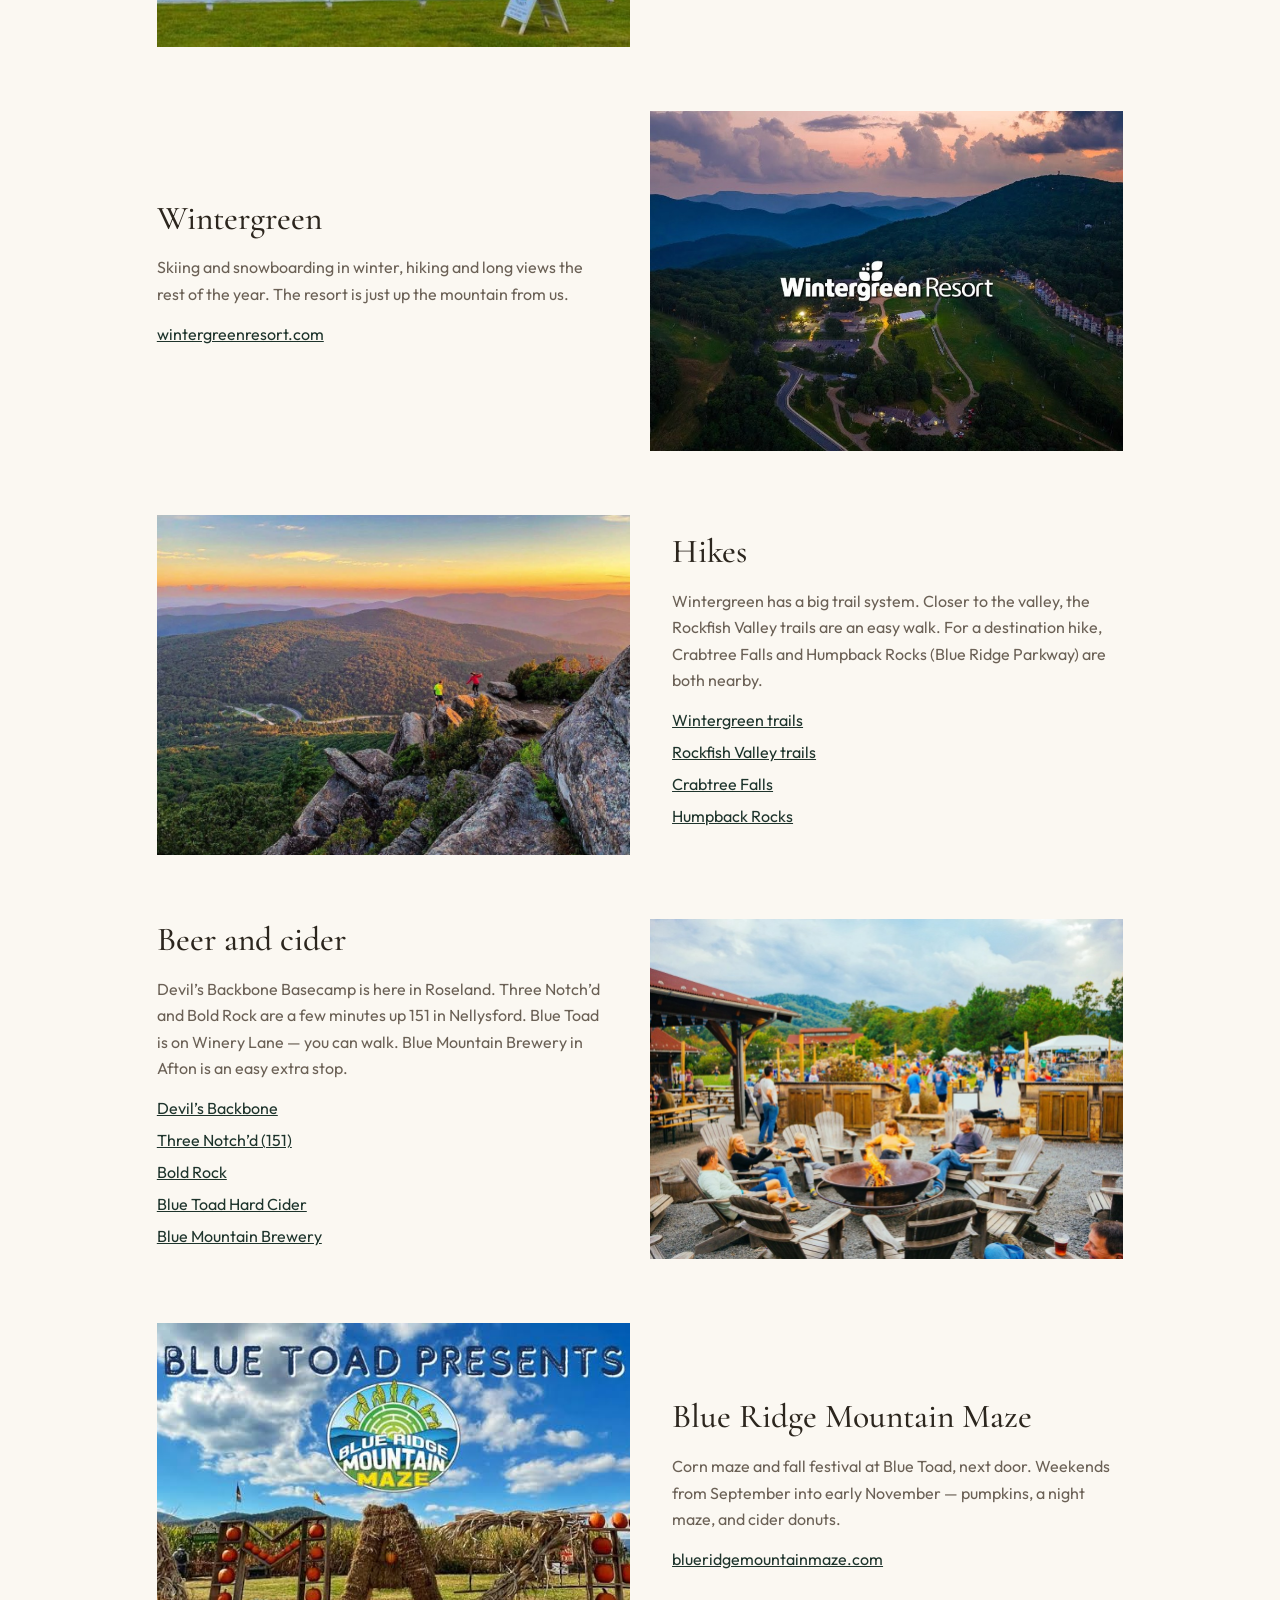
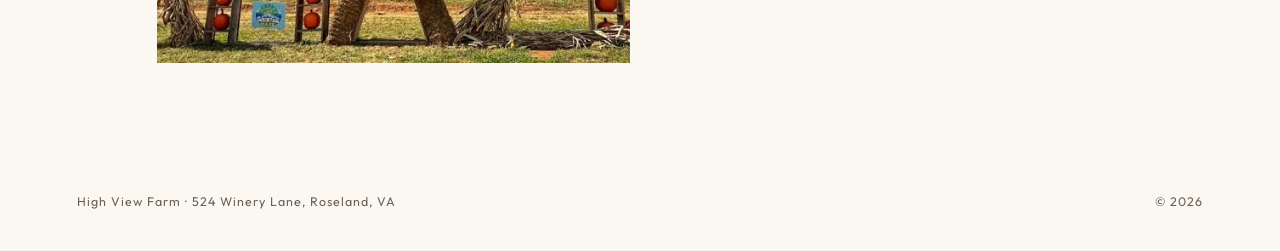
==== commit ddc8d1ac: "Add Our story page with engagement photos Co-Authored-By: Claude Opus 5.5 <noreply@anthropic.com> Cl" ====
--- a/nearby.html
+++ b/nearby.html
@@ -27,6 +27,7 @@
       <nav class="nav" id="nav">
         <a href="index.html">Home</a>
         <a href="photos.html">Photos</a>
+        <a href="story.html">Our story</a>
         <a class="current" href="nearby.html">Things to do</a>
         <a
           class="nav-cta"
--- a/styles.css
+++ b/styles.css
@@ -546,6 +546,105 @@
   }
 }
 
+/* Our story */
+.story-intro {
+  text-align: center;
+  padding-bottom: 3.2rem;
+}
+
+.story-intro p {
+  margin: 0 auto;
+}
+
+.story-full {
+  margin: 0;
+}
+
+.story-full img {
+  width: 100%;
+  height: min(86vh, 820px);
+  object-fit: cover;
+}
+
+.story-pair,
+.story-trio {
+  display: grid;
+  gap: 0.75rem;
+  max-width: calc(var(--max) + 12vw);
+  margin: 0.75rem auto 0;
+  padding: 0 6vw;
+}
+
+.story-pair {
+  grid-template-columns: 0.8fr 1.2fr;
+}
+
+.story-pair img {
+  width: 100%;
+  height: 640px;
+  object-fit: cover;
+}
+
+.story-trio {
+  grid-template-columns: 0.9fr 1.2fr 0.9fr;
+  margin-bottom: 6.5rem;
+}
+
+.story-trio img {
+  width: 100%;
+  height: 460px;
+  object-fit: cover;
+}
+
+.story-note {
+  padding: 5.5rem 6vw;
+  text-align: center;
+}
+
+.story-note blockquote {
+  font-family: var(--serif);
+  font-style: italic;
+  font-weight: 500;
+  font-size: clamp(1.6rem, 3vw, 2.4rem);
+  line-height: 1.3;
+  max-width: 36rem;
+  margin: 0 auto;
+}
+
+.story-teaser {
+  text-align: center;
+}
+
+.story-teaser img {
+  width: 100%;
+  height: min(70vh, 640px);
+  object-fit: cover;
+  margin-bottom: 2.6rem;
+}
+
+.story-teaser p {
+  max-width: 34rem;
+  margin: 0 auto 1.4rem;
+  color: var(--muted);
+}
+
+@media (max-width: 860px) {
+  .story-pair,
+  .story-trio {
+    grid-template-columns: 1fr;
+  }
+
+  .story-pair img,
+  .story-trio img {
+    height: 420px;
+  }
+
+  .story-full img,
+  .story-teaser img {
+    height: 60vh;
+  }
+}
+
 @media (prefers-reduced-motion: reduce) {
   html {
     scroll-behavior: auto;
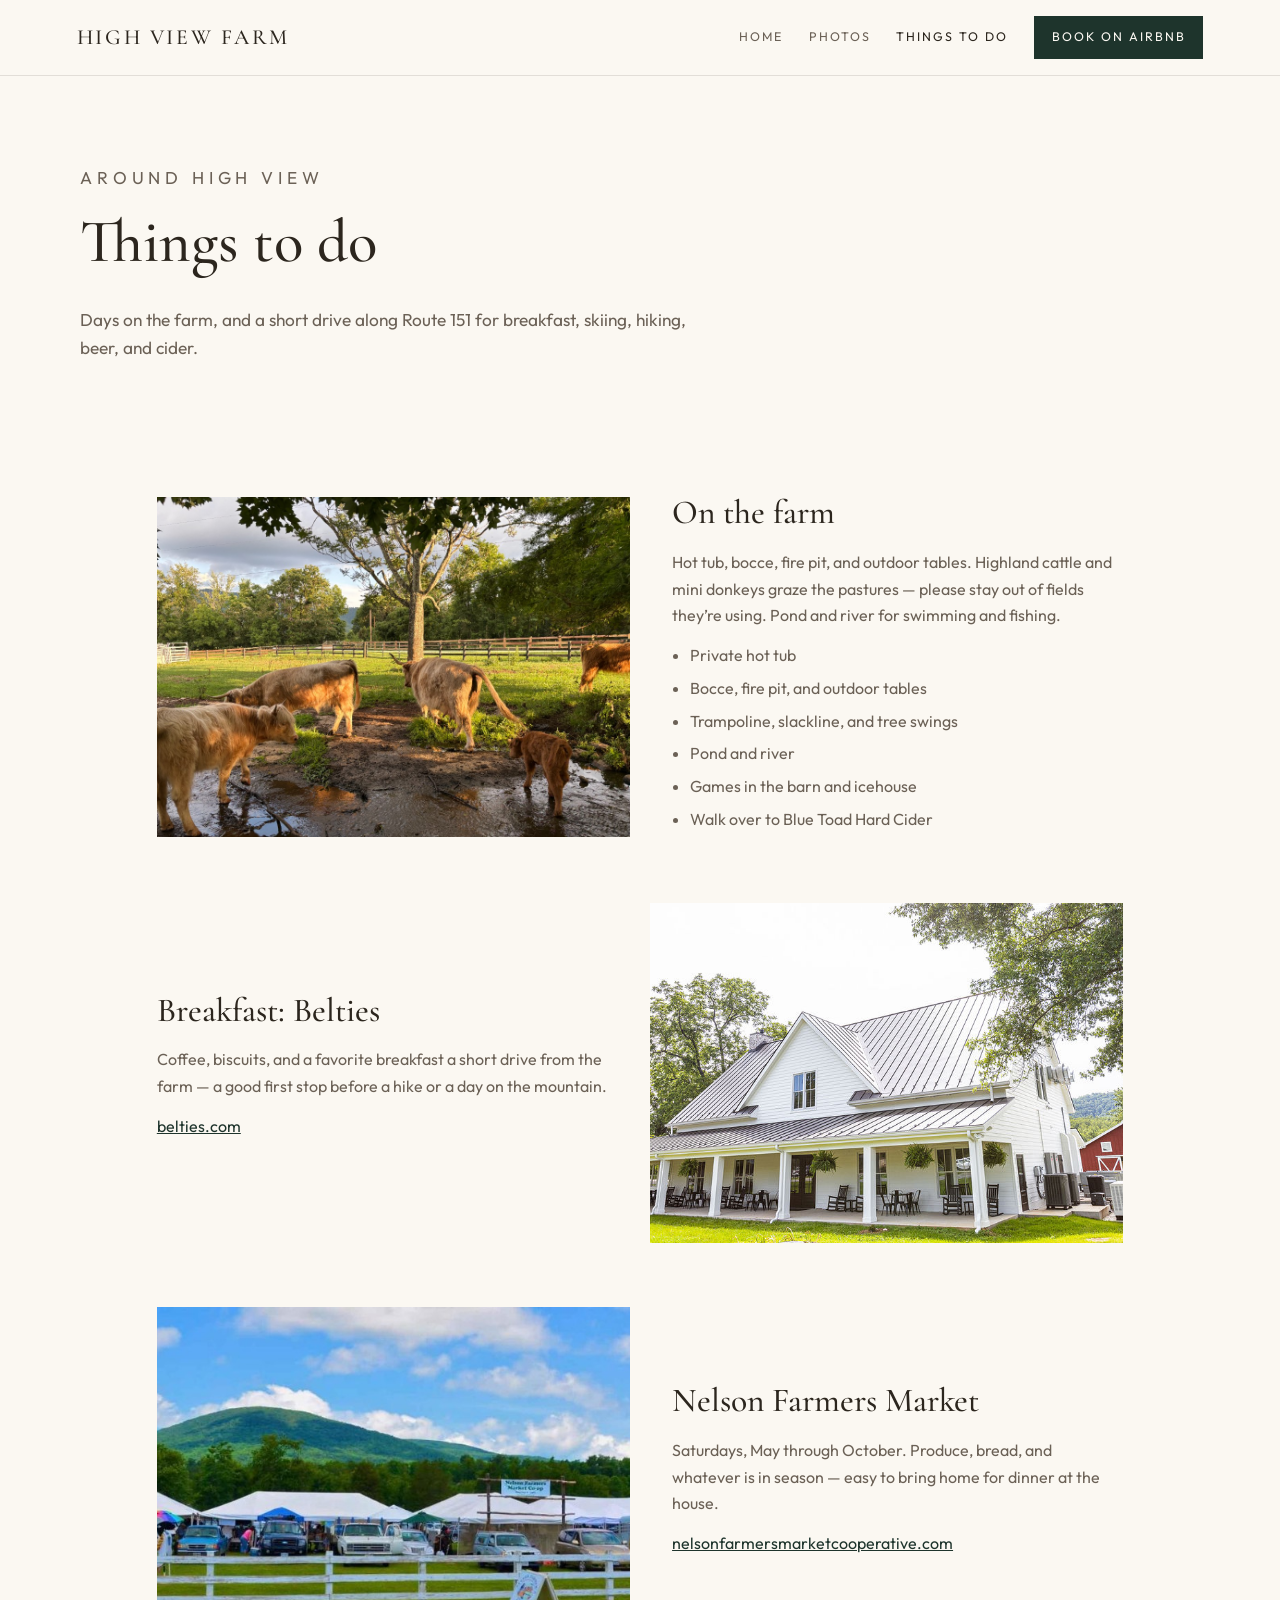
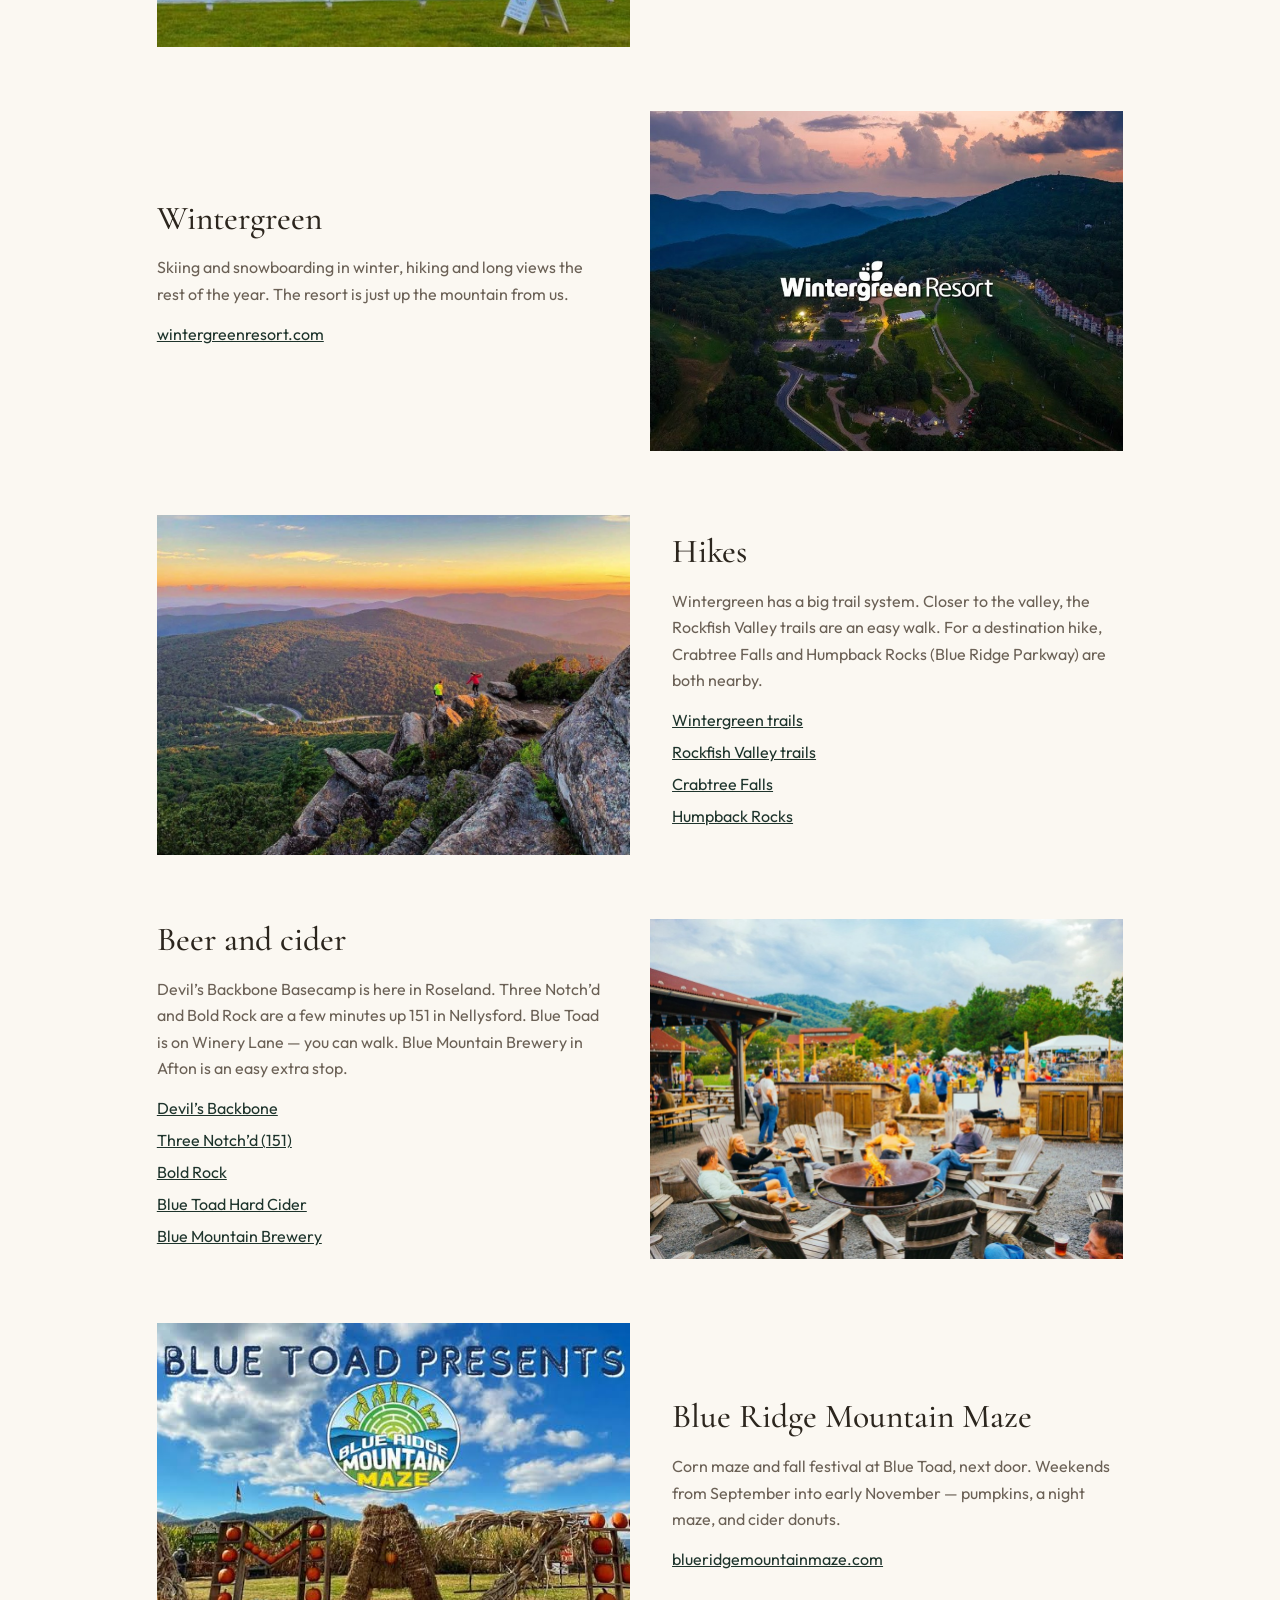
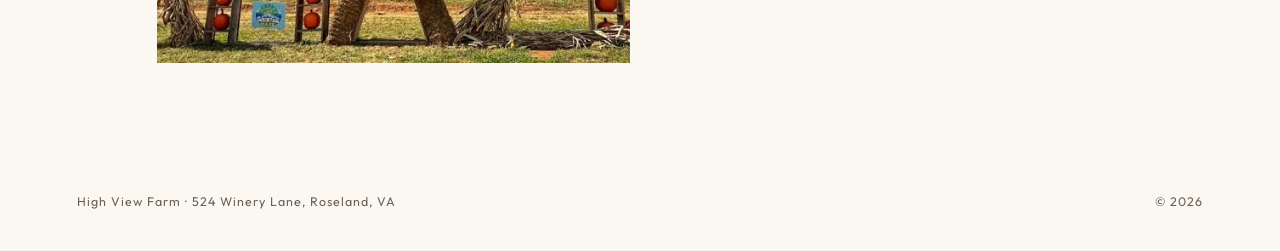
==== commit b10a44b4: "Replace story page with two proposal photos on the Photos page Co-Authored-By: Claude Opus 5.5 <nore" ====
--- a/nearby.html
+++ b/nearby.html
@@ -27,7 +27,6 @@
       <nav class="nav" id="nav">
         <a href="index.html">Home</a>
         <a href="photos.html">Photos</a>
-        <a href="story.html">Our story</a>
         <a class="current" href="nearby.html">Things to do</a>
         <a
           class="nav-cta"
--- a/styles.css
+++ b/styles.css
@@ -546,105 +546,6 @@
   }
 }
 
-/* Our story */
-.story-intro {
-  text-align: center;
-  padding-bottom: 3.2rem;
-}
-
-.story-intro p {
-  margin: 0 auto;
-}
-
-.story-full {
-  margin: 0;
-}
-
-.story-full img {
-  width: 100%;
-  height: min(86vh, 820px);
-  object-fit: cover;
-}
-
-.story-pair,
-.story-trio {
-  display: grid;
-  gap: 0.75rem;
-  max-width: calc(var(--max) + 12vw);
-  margin: 0.75rem auto 0;
-  padding: 0 6vw;
-}
-
-.story-pair {
-  grid-template-columns: 0.8fr 1.2fr;
-}
-
-.story-pair img {
-  width: 100%;
-  height: 640px;
-  object-fit: cover;
-}
-
-.story-trio {
-  grid-template-columns: 0.9fr 1.2fr 0.9fr;
-  margin-bottom: 6.5rem;
-}
-
-.story-trio img {
-  width: 100%;
-  height: 460px;
-  object-fit: cover;
-}
-
-.story-note {
-  padding: 5.5rem 6vw;
-  text-align: center;
-}
-
-.story-note blockquote {
-  font-family: var(--serif);
-  font-style: italic;
-  font-weight: 500;
-  font-size: clamp(1.6rem, 3vw, 2.4rem);
-  line-height: 1.3;
-  max-width: 36rem;
-  margin: 0 auto;
-}
-
-.story-teaser {
-  text-align: center;
-}
-
-.story-teaser img {
-  width: 100%;
-  height: min(70vh, 640px);
-  object-fit: cover;
-  margin-bottom: 2.6rem;
-}
-
-.story-teaser p {
-  max-width: 34rem;
-  margin: 0 auto 1.4rem;
-  color: var(--muted);
-}
-
-@media (max-width: 860px) {
-  .story-pair,
-  .story-trio {
-    grid-template-columns: 1fr;
-  }
-
-  .story-pair img,
-  .story-trio img {
-    height: 420px;
-  }
-
-  .story-full img,
-  .story-teaser img {
-    height: 60vh;
-  }
-}
-
 @media (prefers-reduced-motion: reduce) {
   html {
     scroll-behavior: auto;
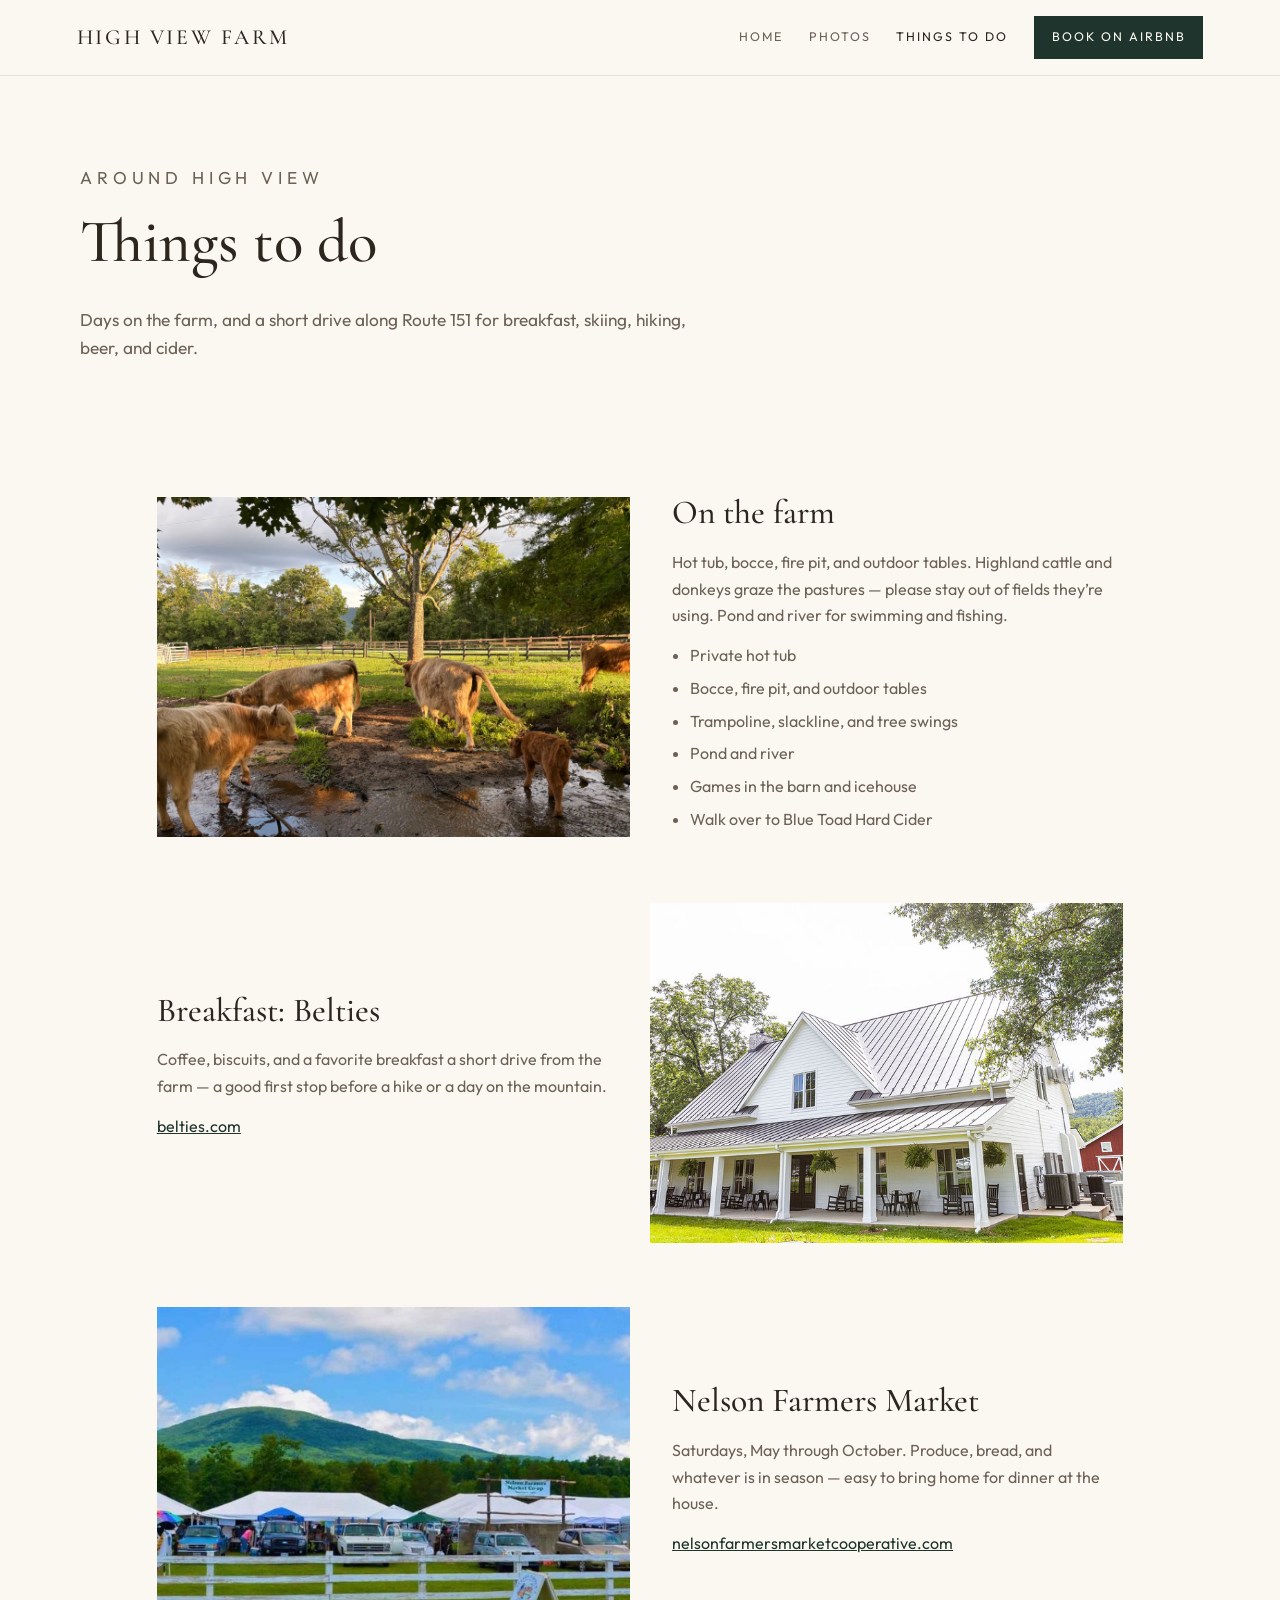
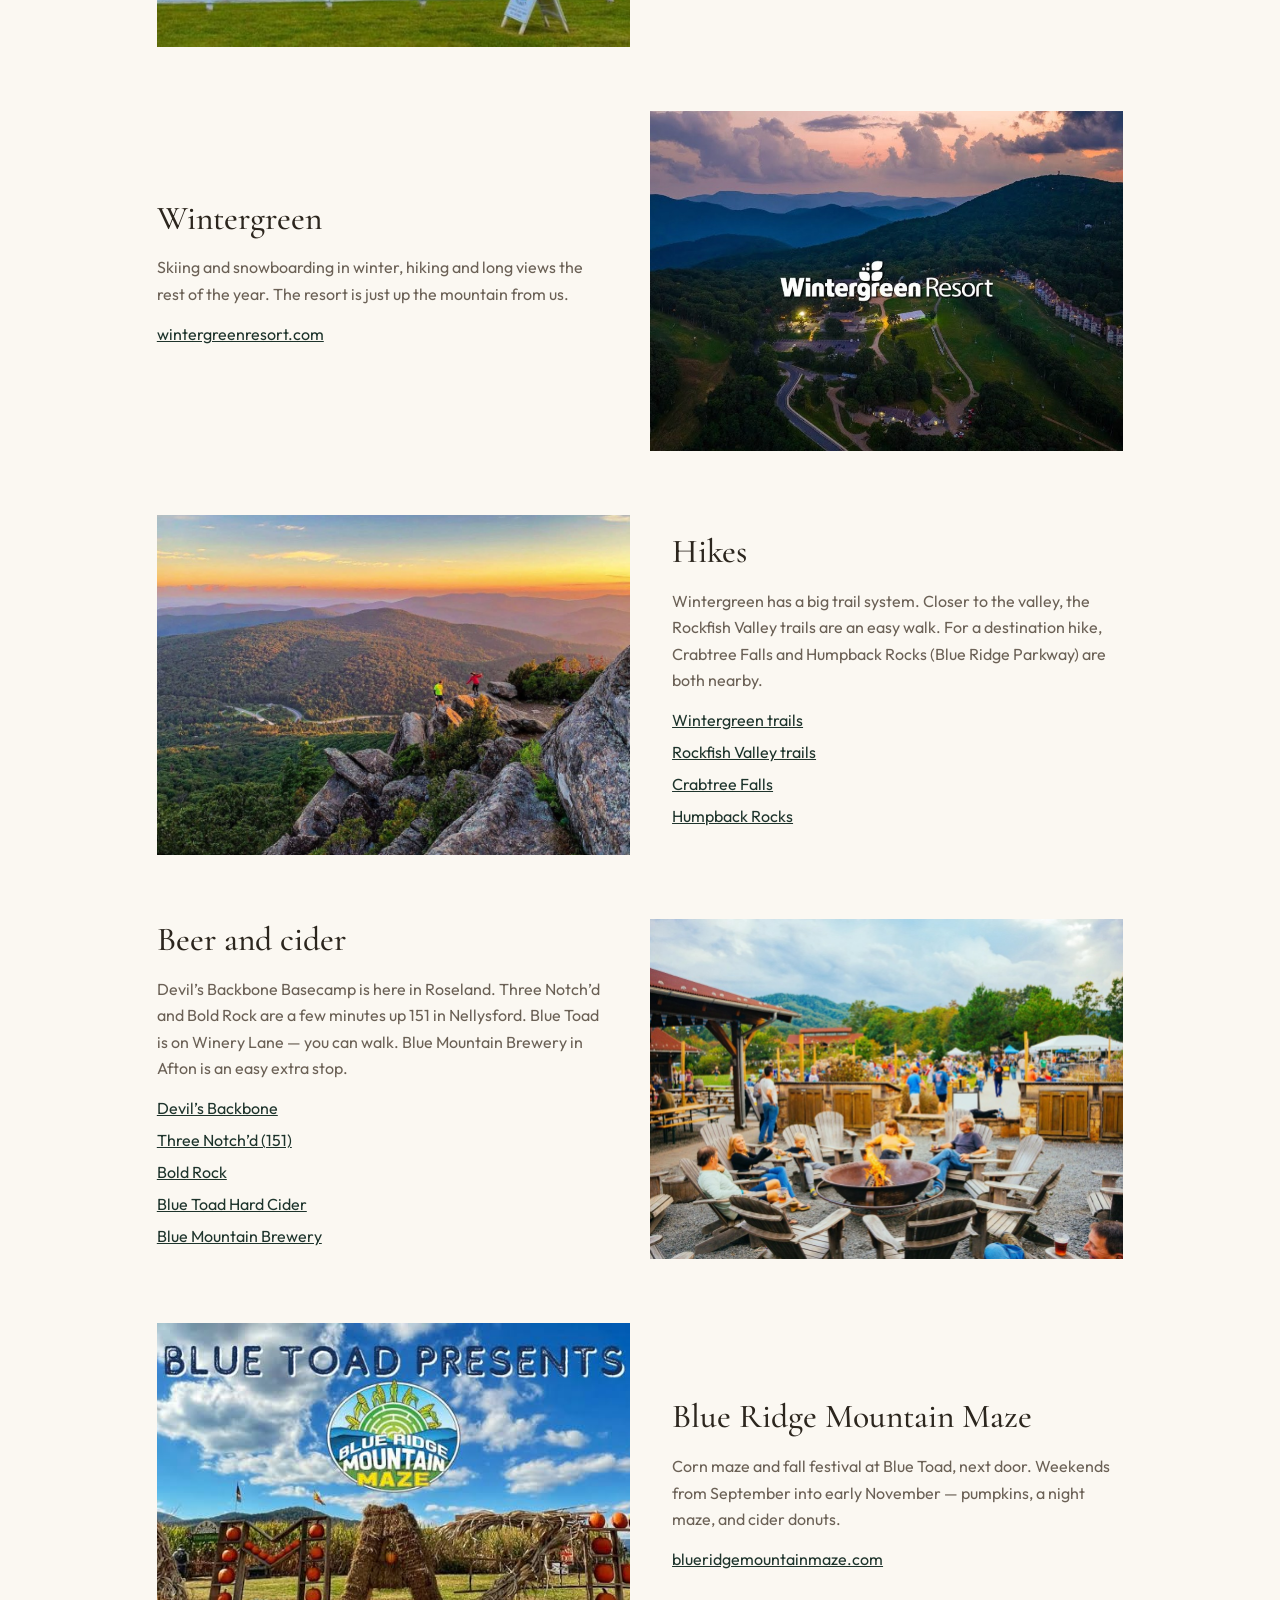
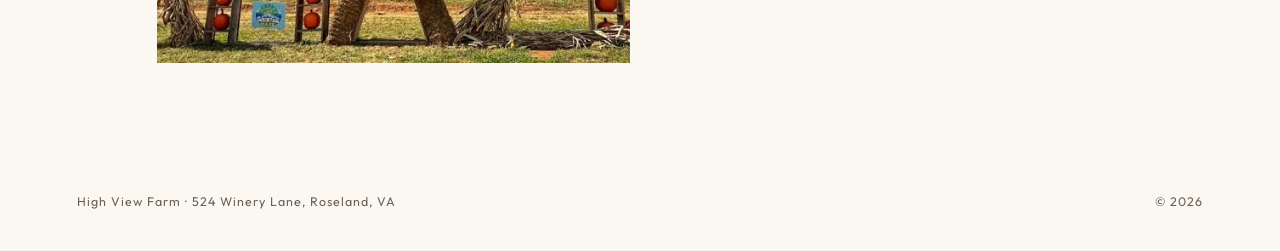
==== commit a9be3432: "Say donkeys instead of mini donkeys Co-Authored-By: Claude Opus 5.5 <noreply@anthropic.com> Claude-S" ====
--- a/nearby.html
+++ b/nearby.html
@@ -59,7 +59,7 @@
               <h2>On the farm</h2>
               <p>
                 Hot tub, bocce, fire pit, and outdoor tables. Highland cattle
-                and mini donkeys graze the pastures — please stay out of fields
+                and donkeys graze the pastures — please stay out of fields
                 they’re using. Pond and river for swimming and fishing.
               </p>
               <ul class="farm-list">
--- a/styles.css
+++ b/styles.css
@@ -7,6 +7,7 @@
   --forest-deep: #15241f;
   --gold: #b08948;
   --gold-soft: #d4b483;
+  --gold-ink: #7d5f2c;
   --line: rgba(44, 38, 30, 0.12);
   --serif: "Cormorant Garamond", "Times New Roman", serif;
   --sans: "Outfit", "Helvetica Neue", sans-serif;
@@ -176,7 +177,7 @@
 }
 
 .kicker {
-  color: var(--gold);
+  color: var(--gold-ink);
 }
 
 .hero h1 {
@@ -546,6 +547,260 @@
   }
 }
 
+/* Home page */
+.split img.aerial {
+  object-position: 62% 50%;
+}
+
+.section-head {
+  display: flex;
+  justify-content: space-between;
+  align-items: flex-end;
+  gap: 1rem;
+  margin-bottom: 2rem;
+}
+
+.section-head h2 {
+  margin: 0;
+}
+
+.section-head > a {
+  font-size: 0.72rem;
+  letter-spacing: 0.16em;
+  text-transform: uppercase;
+  white-space: nowrap;
+}
+
+.home-gallery {
+  display: grid;
+  grid-template-columns: 1.3fr 1fr 1fr 1.3fr;
+  gap: 0.75rem;
+}
+
+.home-gallery img {
+  width: 100%;
+  height: 340px;
+  object-fit: cover;
+}
+
+.todo-cards {
+  display: grid;
+  grid-template-columns: repeat(3, 1fr);
+  gap: 1.4rem;
+}
+
+.todo {
+  text-decoration: none;
+  color: var(--ink);
+}
+
+.todo img {
+  width: 100%;
+  height: 260px;
+  object-fit: cover;
+  margin-bottom: 0.9rem;
+}
+
+.todo span {
+  font-family: var(--serif);
+  font-size: 1.5rem;
+}
+
+.todo:hover span {
+  color: var(--forest);
+}
+
+.gathering {
+  position: relative;
+  min-height: 80vh;
+  display: grid;
+  align-items: end;
+  color: var(--cream);
+  overflow: hidden;
+}
+
+.gathering img {
+  position: absolute;
+  inset: 0;
+  width: 100%;
+  height: 100%;
+  object-fit: cover;
+  object-position: center 60%;
+}
+
+.gathering::after {
+  content: "";
+  position: absolute;
+  inset: 0;
+  background:
+    linear-gradient(to right, rgba(21, 36, 31, 0.35) 0%, rgba(21, 36, 31, 0) 45%),
+    linear-gradient(to top, rgba(21, 36, 31, 0.5) 0%, rgba(21, 36, 31, 0) 40%);
+}
+
+.gathering-copy {
+  position: relative;
+  z-index: 1;
+  max-width: 40rem;
+  padding: 0 6vw 4rem;
+}
+
+.gathering-copy {
+  text-shadow: 0 1px 14px rgba(21, 36, 31, 0.45);
+}
+
+.gathering-copy .kicker {
+  color: var(--cream);
+}
+
+.gathering-copy p:not(.kicker) {
+  font-family: var(--serif);
+  font-size: clamp(1.8rem, 3.2vw, 2.6rem);
+  line-height: 1.15;
+  margin: 0;
+  text-wrap: balance;
+}
+
+.inquire {
+  background: var(--cream);
+  color: var(--ink);
+}
+
+.inquire h2 {
+  text-wrap: balance;
+}
+
+.inquire p {
+  color: var(--muted);
+  max-width: 26rem;
+  text-wrap: pretty;
+}
+
+.inquire-inner {
+  display: grid;
+  grid-template-columns: 0.9fr 1.1fr;
+  gap: 4rem;
+  align-items: start;
+}
+
+.inquire-form {
+  display: grid;
+  grid-template-columns: 1fr 1fr;
+  gap: 1.1rem;
+}
+
+.inquire-form label {
+  display: grid;
+  gap: 0.4rem;
+}
+
+.inquire-form .full {
+  grid-column: 1 / -1;
+}
+
+.inquire-form span {
+  font-size: 0.7rem;
+  letter-spacing: 0.18em;
+  text-transform: uppercase;
+  color: var(--gold-ink);
+}
+
+.inquire-form input,
+.inquire-form textarea {
+  font: inherit;
+  color: var(--ink);
+  background: var(--paper);
+  border: 1px solid var(--line);
+  padding: 0.8rem 0.9rem;
+  border-radius: 0;
+}
+
+.inquire-form textarea::placeholder {
+  color: var(--muted);
+}
+
+.inquire-form input:focus,
+.inquire-form textarea:focus {
+  outline: none;
+  border-color: var(--gold);
+}
+
+.inquire-form button {
+  justify-self: start;
+  border: 0;
+  cursor: pointer;
+  font-family: var(--sans);
+}
+
+.site-footer a {
+  color: var(--muted);
+}
+
+@media (max-width: 860px) {
+  .home-gallery {
+    grid-template-columns: 1fr 1fr;
+  }
+
+  .home-gallery img {
+    height: 200px;
+  }
+
+  .todo-cards {
+    grid-template-columns: 1fr;
+  }
+
+  .todo img {
+    height: 220px;
+  }
+
+  .section-head {
+    flex-direction: column;
+    align-items: flex-start;
+  }
+
+  .gathering {
+    display: block;
+    min-height: 0;
+    background: var(--cream);
+    color: var(--ink);
+  }
+
+  .gathering-copy {
+    text-shadow: none;
+  }
+
+  .gathering-copy .kicker {
+    color: var(--gold-ink);
+  }
+
+  .gathering::after {
+    display: none;
+  }
+
+  .gathering img {
+    position: static;
+    height: 60vh;
+    object-position: 55% center;
+  }
+
+  .gathering-copy {
+    padding: 2.4rem 6vw 0.6rem;
+  }
+
+  .inquire {
+    padding-top: 1.6rem;
+  }
+
+  .inquire-inner,
+  .inquire-form {
+    grid-template-columns: 1fr;
+    gap: 1.6rem;
+  }
+
+  .site-footer {
+    flex-direction: column;
+  }
+}
+
 @media (prefers-reduced-motion: reduce) {
   html {
     scroll-behavior: auto;
